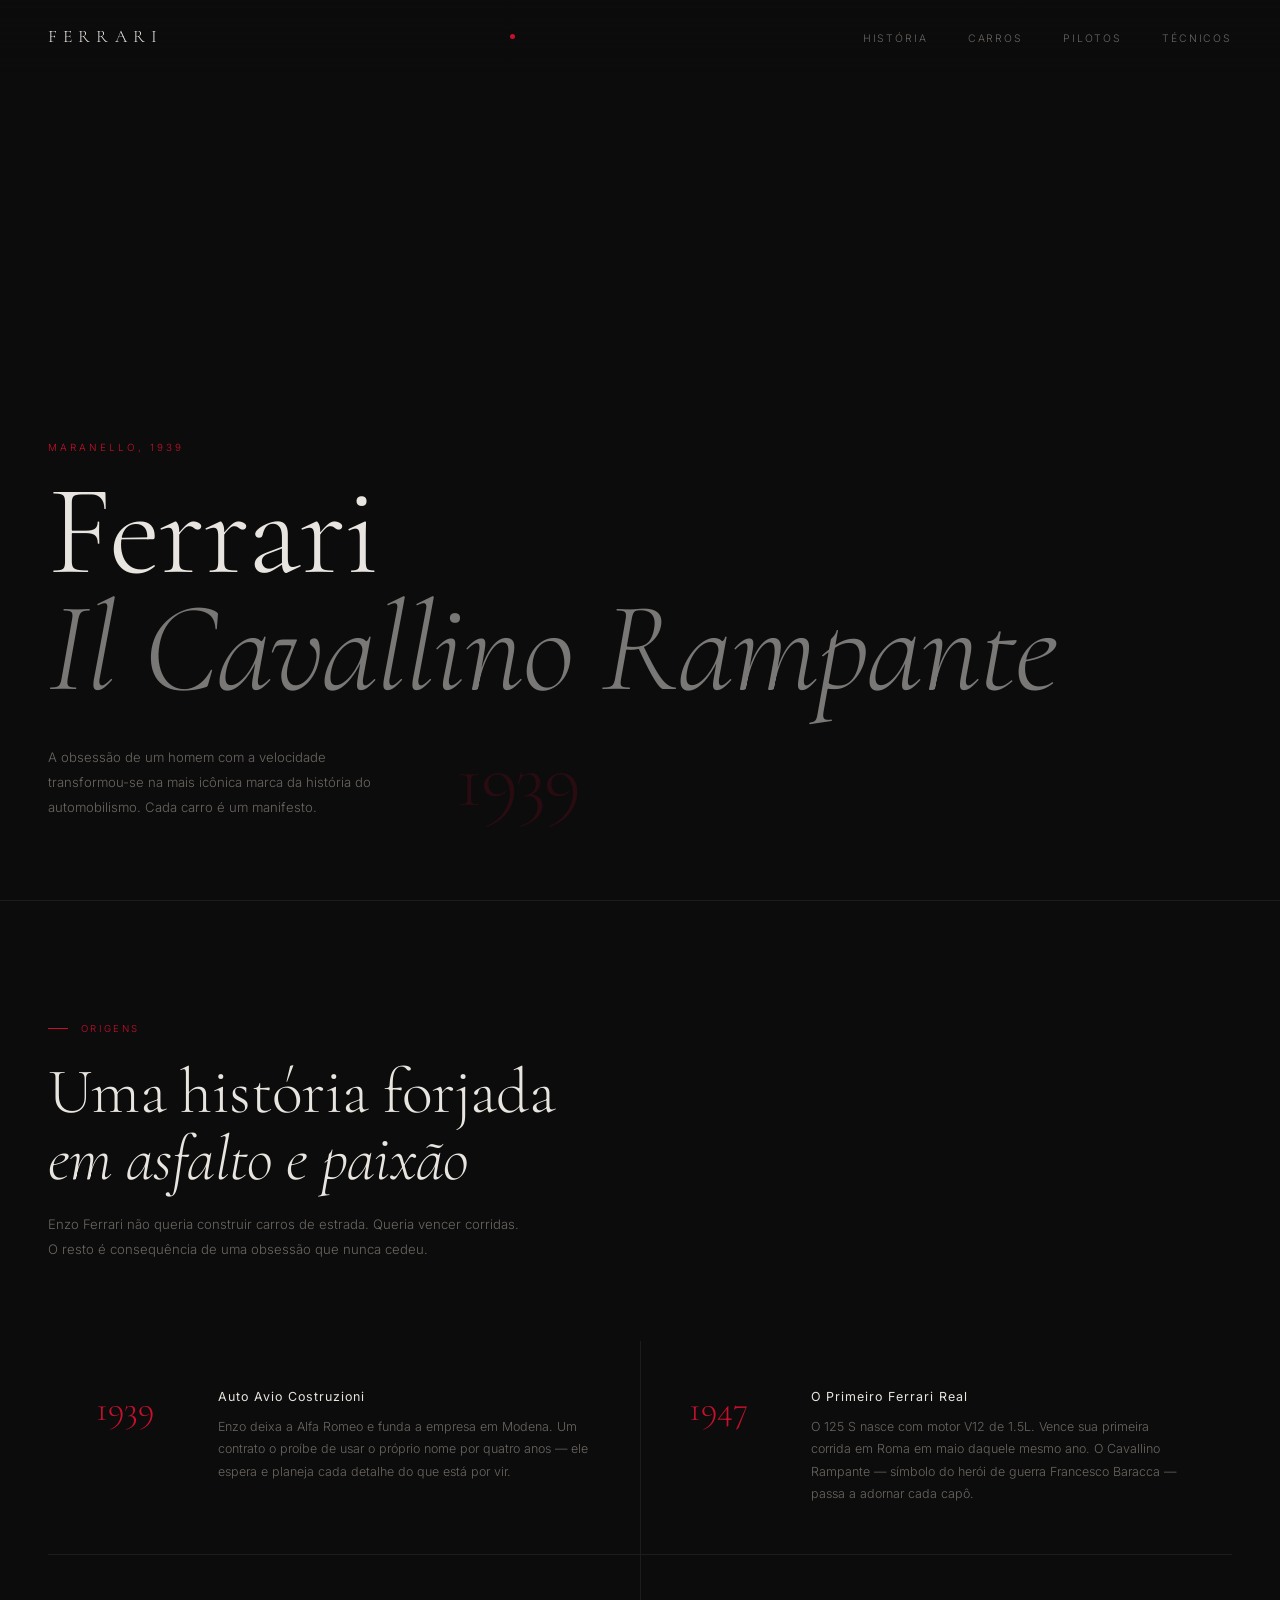
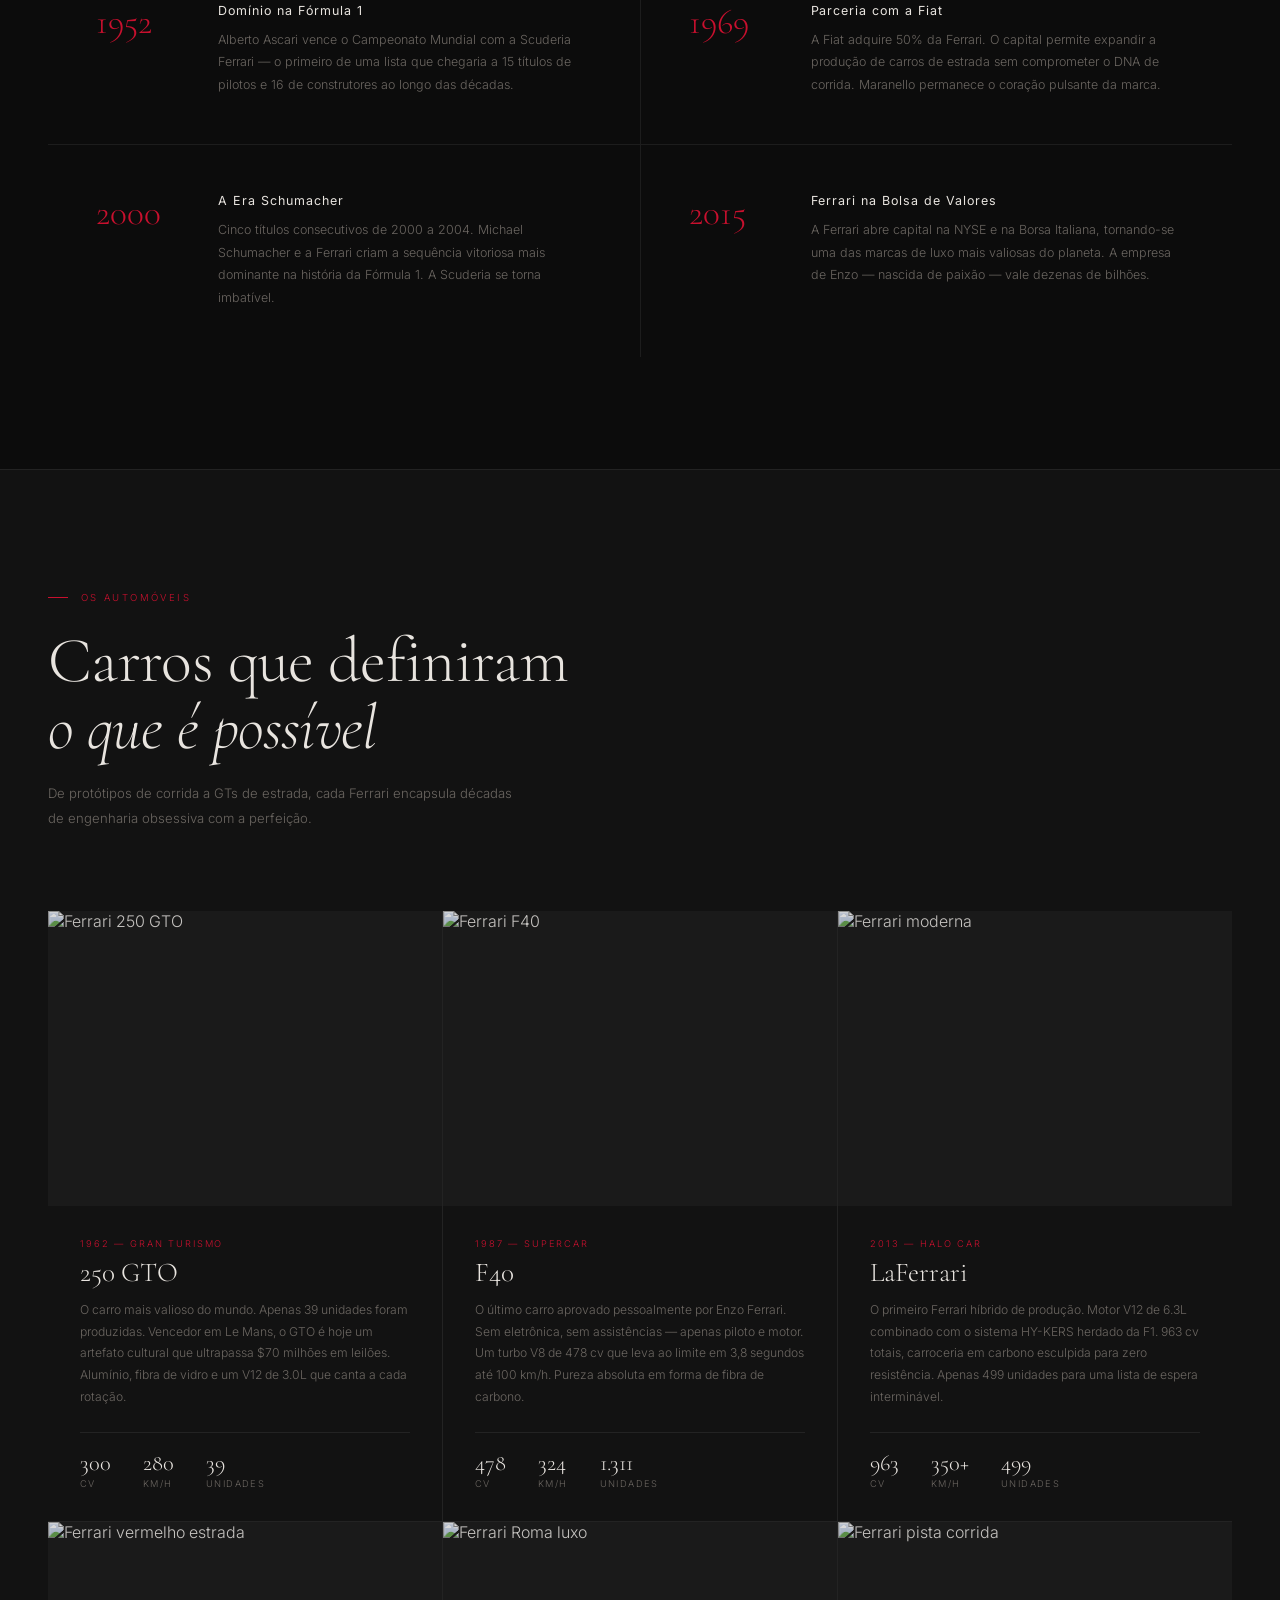
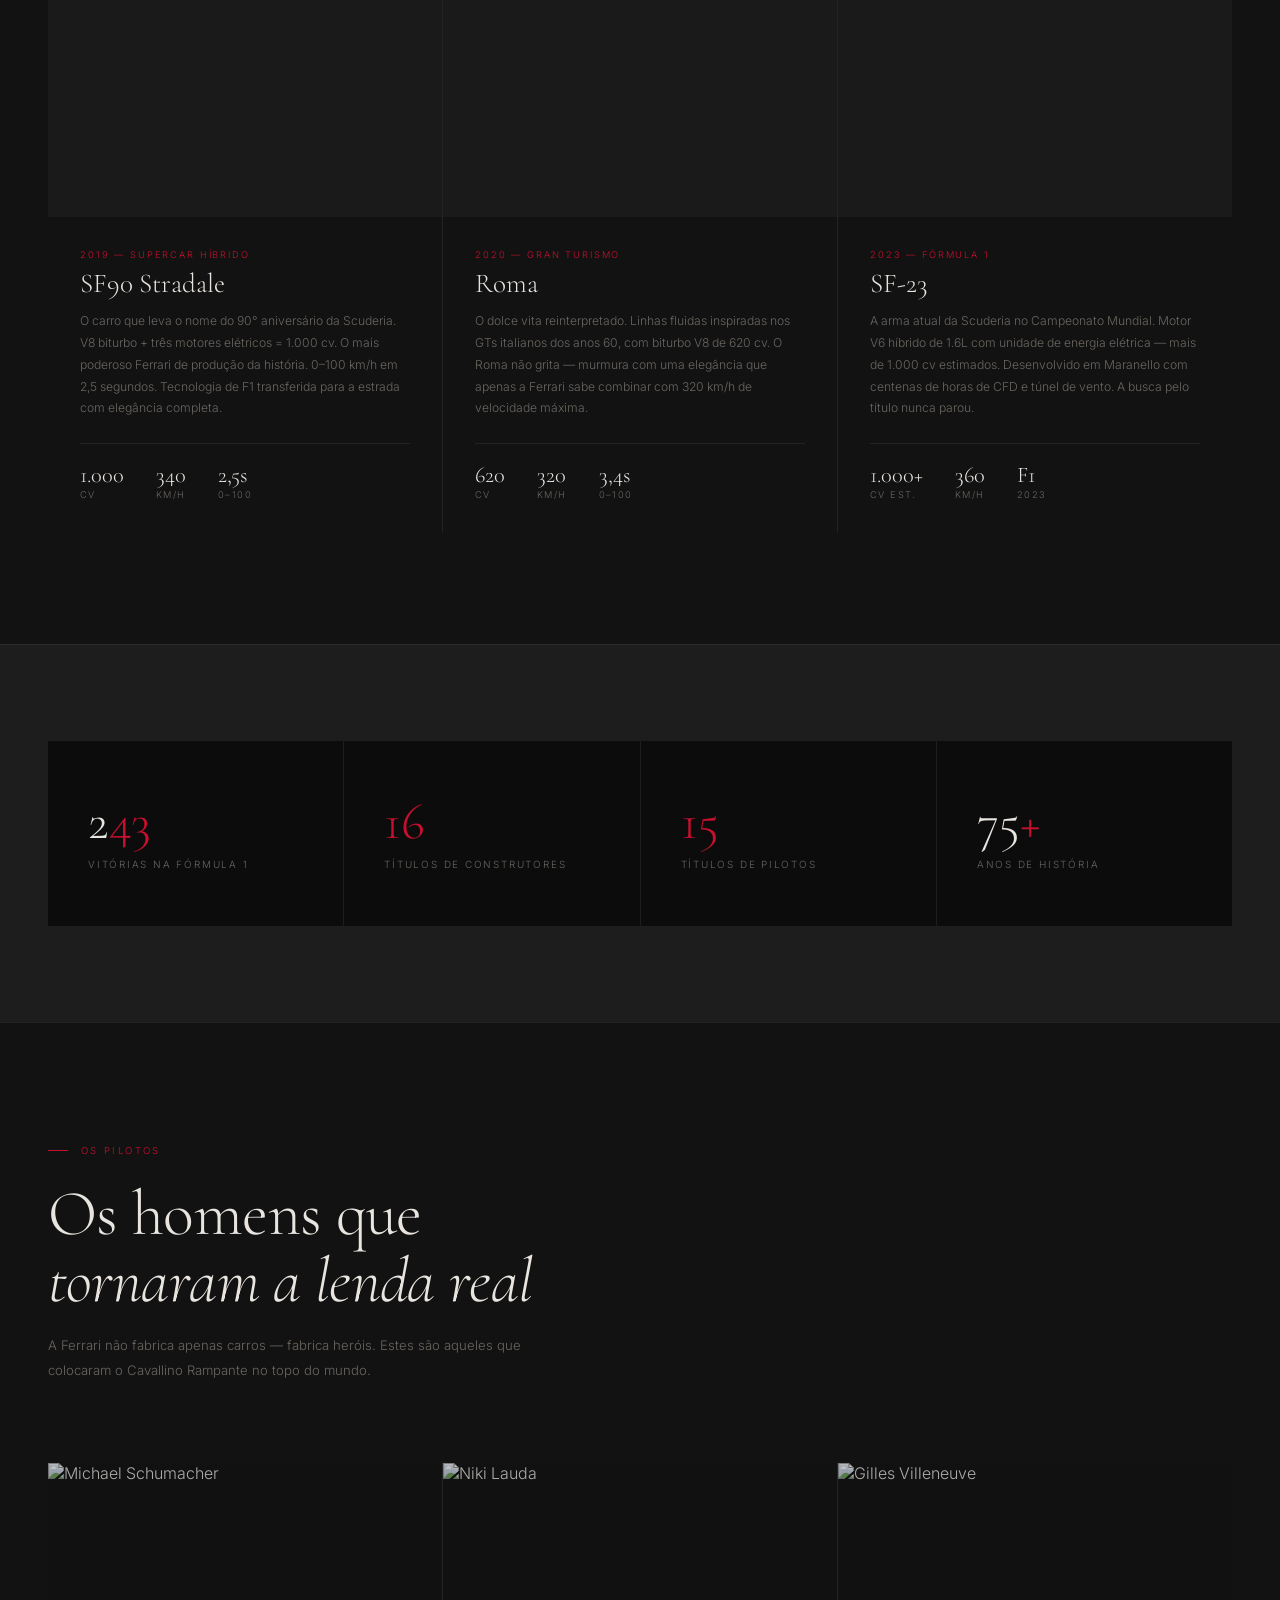
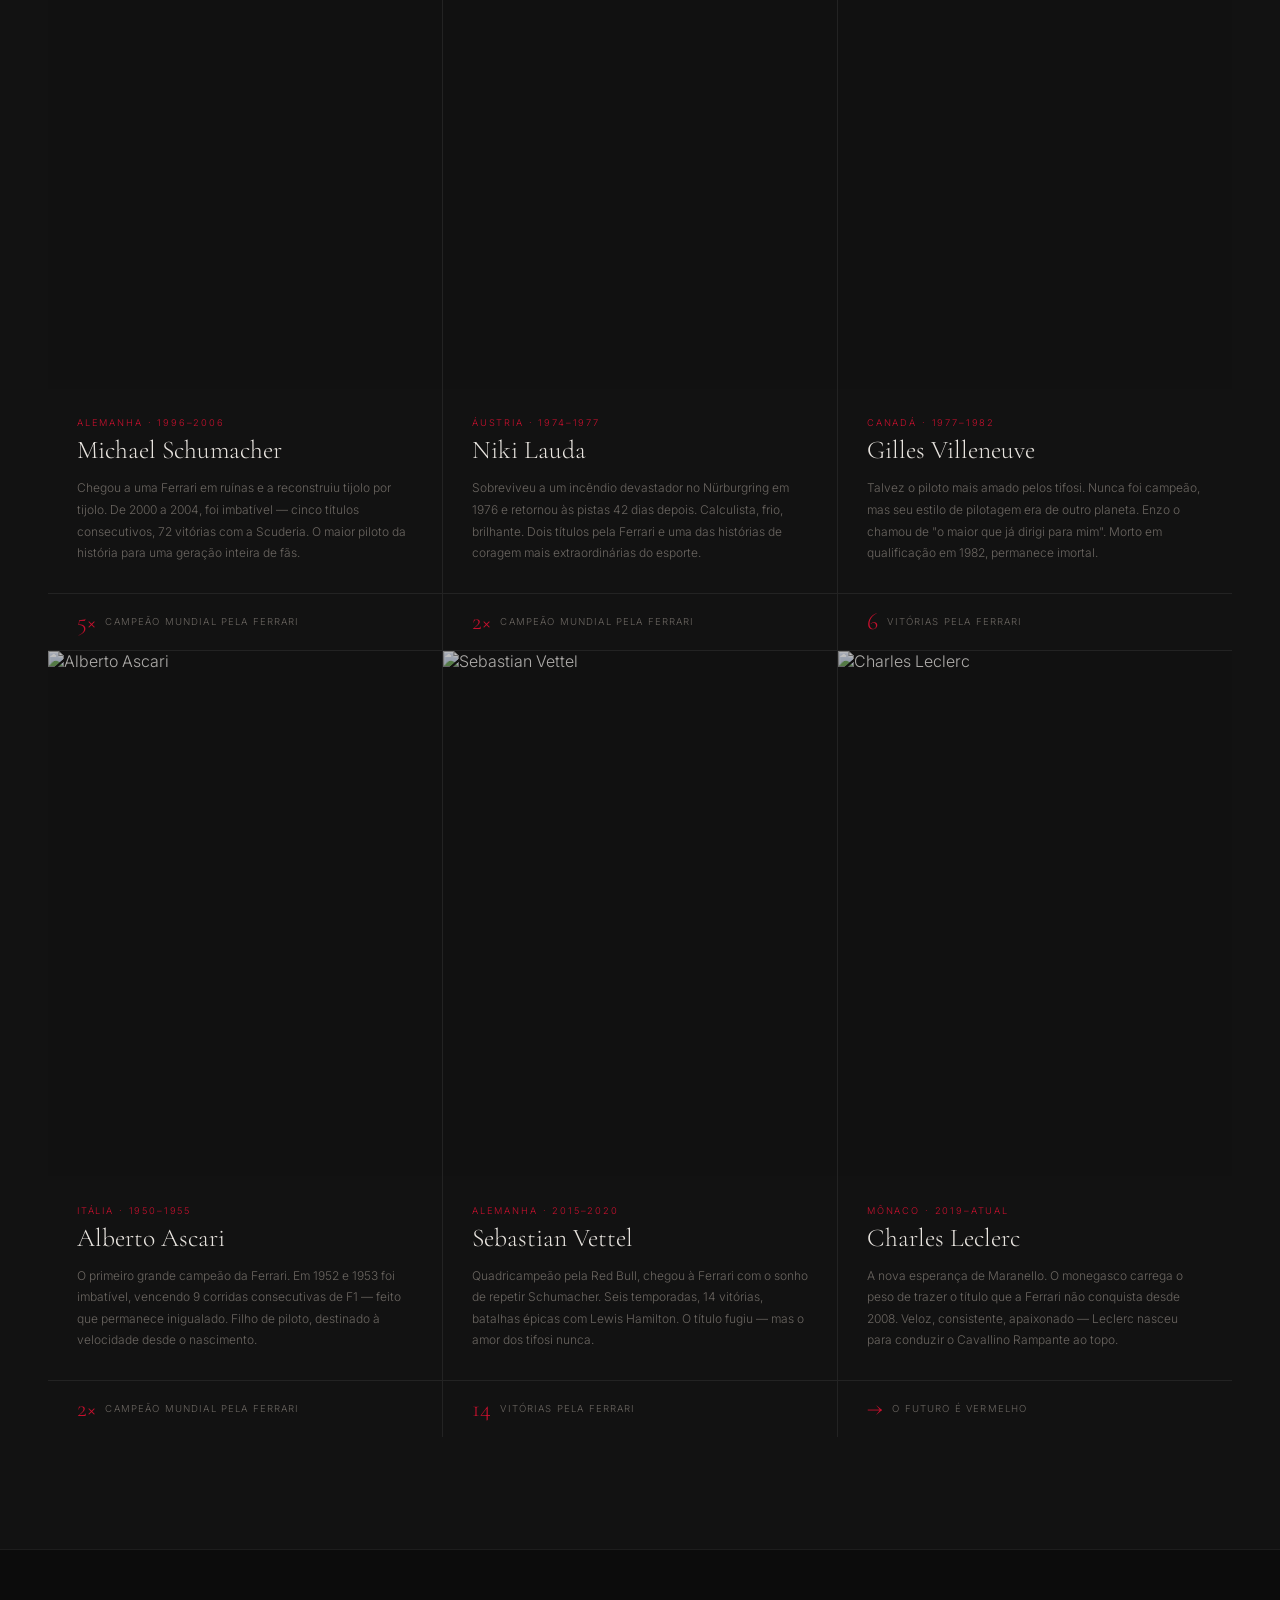
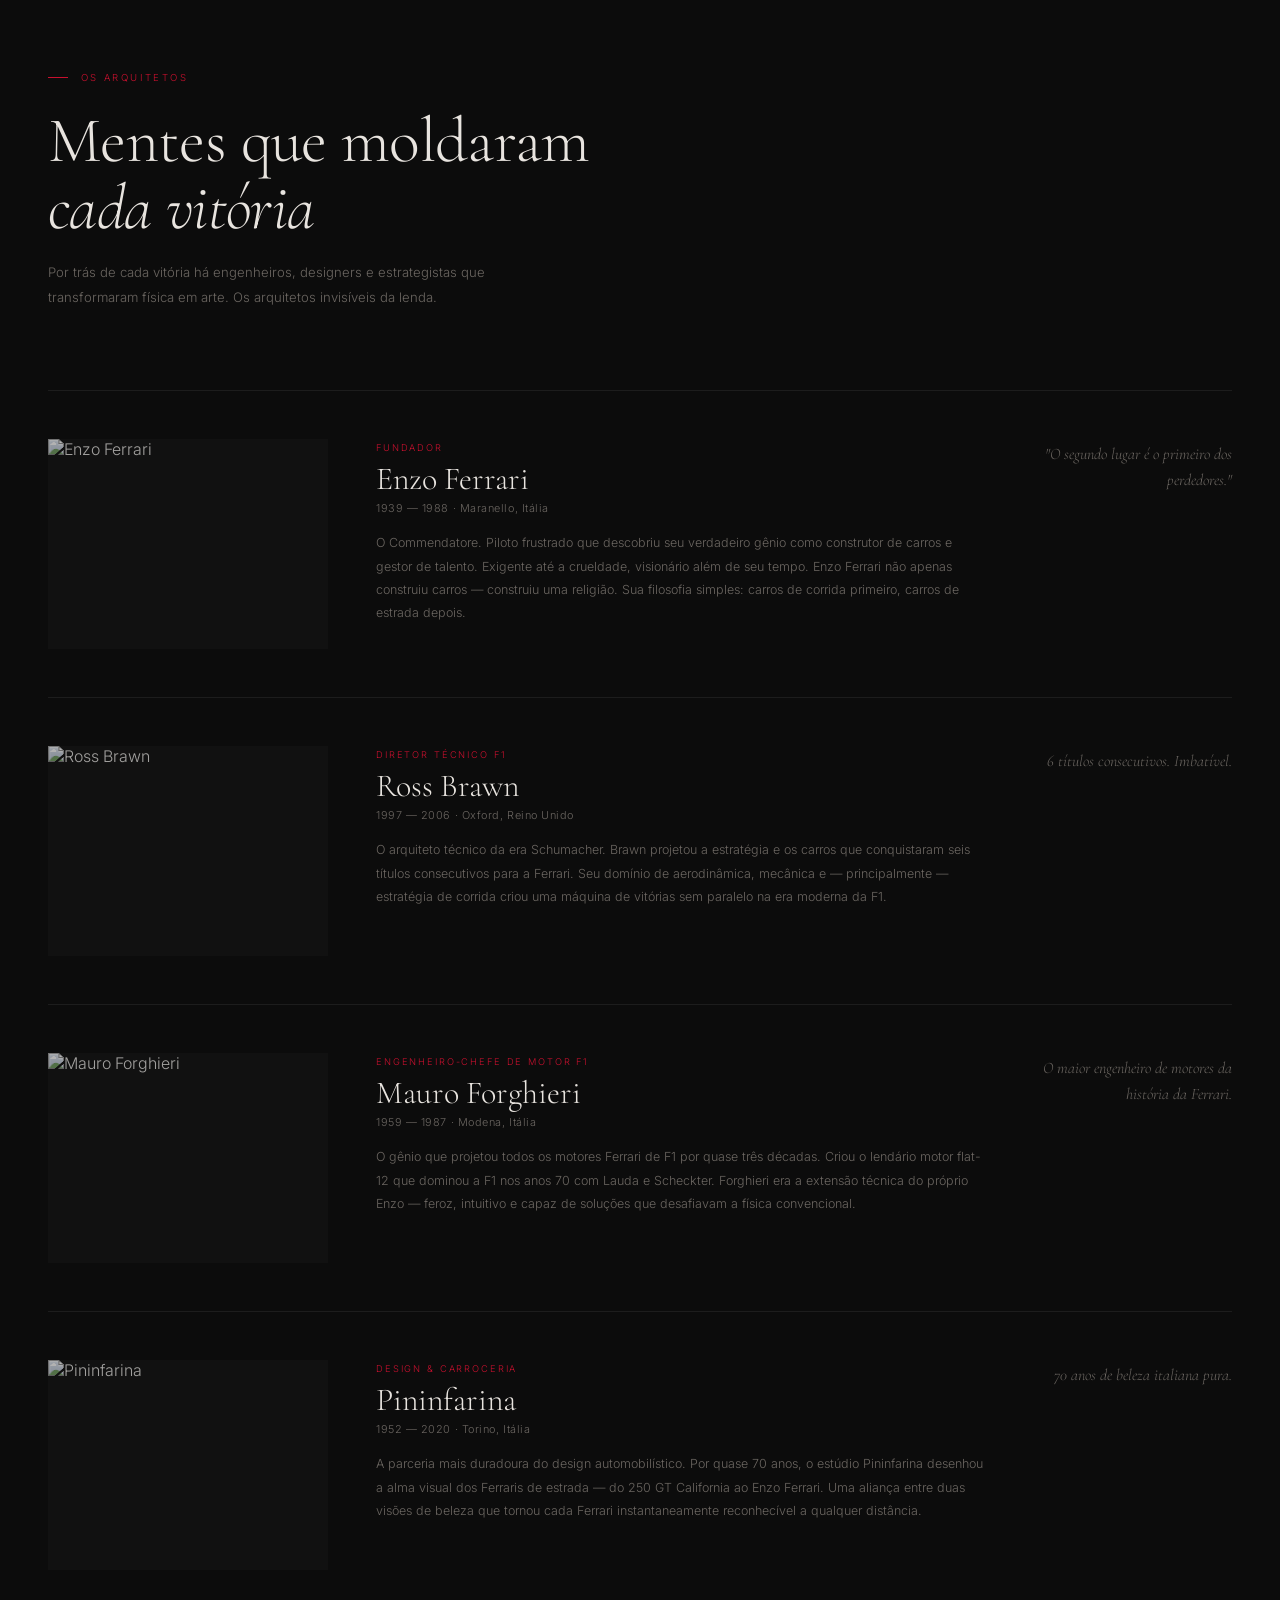
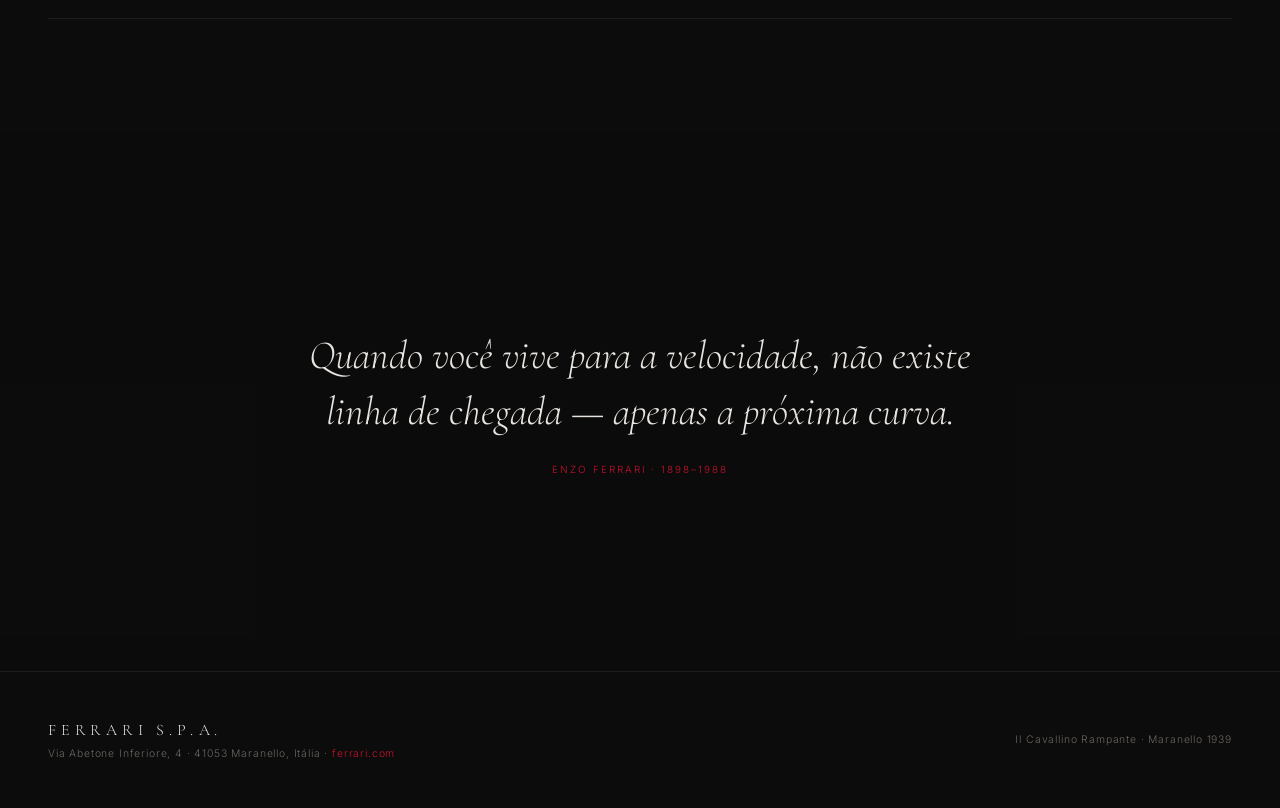
==== p-luana/luana-ferrari.html @ 131a4f67 "Adicionando a branch ferrari" ====
<!DOCTYPE html>
<html lang="pt-BR">
<head>
<meta charset="UTF-8">
<meta name="viewport" content="width=device-width, initial-scale=1.0">
<title>Ferrari — Il Cavallino Rampante</title>
<link href="https://fonts.googleapis.com/css2?family=Cormorant+Garamond:ital,wght@0,300;0,400;1,300;1,400&family=Inter:wght@300;400&display=swap" rel="stylesheet">
<style>
*, *::before, *::after { margin: 0; padding: 0; box-sizing: border-box; }

:root {
  --red: #C8102E;
  --bg: #0C0C0C;
  --bg2: #121212;
  --line: rgba(255,255,255,0.07);
  --text: #E8E4DF;
  --muted: #6B6661;
  --label: #9A9591;
}

html { scroll-behavior: smooth; }
body { background: var(--bg); color: var(--text); font-family: 'Inter', sans-serif; font-weight: 300; overflow-x: hidden; }
::-webkit-scrollbar { width: 2px; }
::-webkit-scrollbar-thumb { background: var(--red); }

/* ── NAV ── */
nav {
  position: fixed; top: 0; left: 0; right: 0; z-index: 200;
  display: flex; justify-content: space-between; align-items: center;
  padding: 1.6rem 3rem;
  mix-blend-mode: normal;
}
nav::after {
  content: ''; position: absolute; inset: 0;
  background: linear-gradient(to bottom, rgba(12,12,12,0.9) 0%, transparent 100%);
  backdrop-filter: blur(0px);
  z-index: -1;
}
.nav-logo {
  font-family: 'Cormorant Garamond', serif;
  font-weight: 300; font-size: 1.1rem;
  letter-spacing: 0.35em; text-transform: uppercase; color: var(--text);
}
.nav-links { display: flex; gap: 2.5rem; list-style: none; }
.nav-links a {
  font-size: 0.65rem; letter-spacing: 0.18em; text-transform: uppercase;
  color: var(--muted); text-decoration: none; transition: color 0.3s;
}
.nav-links a:hover { color: var(--text); }
.nav-dot { width: 5px; height: 5px; background: var(--red); border-radius: 50%; }

/* ── HERO ── */
.hero {
  height: 100vh; position: relative; display: flex;
  flex-direction: column; justify-content: flex-end; padding: 5rem 3rem;
  overflow: hidden;
}
.hero-img {
  position: absolute; inset: 0;
  background: url('https://images.unsplash.com/photo-1592198084033-aade902d1aae?w=1800&q=80') center/cover no-repeat;
}
.hero-img::after {
  content: ''; position: absolute; inset: 0;
  background: linear-gradient(to top, rgba(12,12,12,1) 0%, rgba(12,12,12,0.4) 50%, rgba(12,12,12,0.2) 100%);
}
.hero-content { position: relative; z-index: 1; }
.hero-label {
  font-size: 0.62rem; letter-spacing: 0.3em; text-transform: uppercase;
  color: var(--red); margin-bottom: 1.2rem;
}
.hero-title {
  font-family: 'Cormorant Garamond', serif;
  font-weight: 300; font-size: clamp(3.5rem, 10vw, 8rem);
  line-height: 0.92; letter-spacing: -0.01em; color: var(--text);
  margin-bottom: 2rem;
}
.hero-title em { font-style: italic; color: rgba(232,228,223,0.5); }
.hero-meta {
  display: flex; gap: 3rem; align-items: flex-end;
}
.hero-desc {
  max-width: 360px; font-size: 0.82rem; line-height: 1.9;
  color: var(--muted);
}
.hero-year {
  font-family: 'Cormorant Garamond', serif;
  font-size: 5rem; font-weight: 300; color: rgba(200,16,46,0.15);
  line-height: 1; letter-spacing: -0.03em;
}

/* ── SECTION BASE ── */
.sec { padding: 7rem 3rem; }
.sec-header { margin-bottom: 5rem; }
.sec-tag {
  display: inline-flex; align-items: center; gap: 0.8rem;
  font-size: 0.6rem; letter-spacing: 0.25em; text-transform: uppercase;
  color: var(--red); margin-bottom: 1.5rem;
}
.sec-tag::before { content: ''; width: 20px; height: 1px; background: var(--red); }
.sec-title {
  font-family: 'Cormorant Garamond', serif;
  font-weight: 300; font-size: clamp(2.2rem, 5vw, 4rem);
  line-height: 1.05; letter-spacing: -0.01em;
}
.sec-title em { font-style: italic; }
.sec-sub {
  font-size: 0.82rem; line-height: 1.9; color: var(--muted);
  max-width: 480px; margin-top: 1.2rem;
}

/* ── HISTÓRIA ── */
.historia { background: var(--bg); border-top: 1px solid var(--line); }

.hist-grid {
  display: grid; grid-template-columns: 1fr 1fr; gap: 1px;
  background: var(--line);
}
.hist-item {
  background: var(--bg);
  padding: 3rem;
  display: grid; grid-template-columns: 90px 1fr; gap: 2rem;
  transition: background 0.4s;
}
.hist-item:hover { background: var(--bg2); }
.hist-year {
  font-family: 'Cormorant Garamond', serif;
  font-weight: 300; font-size: 2.2rem; color: var(--red);
  line-height: 1; padding-top: 0.1rem;
}
.hist-body h3 {
  font-size: 0.78rem; letter-spacing: 0.08em; font-weight: 400;
  margin-bottom: 0.7rem; color: var(--text);
}
.hist-body p { font-size: 0.78rem; line-height: 1.8; color: var(--muted); }

/* ── CARROS ── */
.carros { background: var(--bg2); border-top: 1px solid var(--line); }

.cars-scroll {
  display: grid; grid-template-columns: repeat(3, 1fr); gap: 1px;
  background: var(--line);
}
.car-item {
  background: var(--bg2);
  display: flex; flex-direction: column;
  cursor: default; overflow: hidden;
}
.car-photo {
  width: 100%; aspect-ratio: 4/3; overflow: hidden;
  background: #1a1a1a;
}
.car-photo img {
  width: 100%; height: 100%; object-fit: cover;
  filter: saturate(0.7) brightness(0.85);
  transition: filter 0.6s ease, transform 0.6s ease;
}
.car-item:hover .car-photo img { filter: saturate(1) brightness(0.95); transform: scale(1.03); }
.car-body { padding: 2rem; flex: 1; display: flex; flex-direction: column; }
.car-era-tag { font-size: 0.58rem; letter-spacing: 0.2em; text-transform: uppercase; color: var(--red); margin-bottom: 0.6rem; }
.car-name {
  font-family: 'Cormorant Garamond', serif;
  font-weight: 300; font-size: 1.7rem; line-height: 1; margin-bottom: 0.8rem;
}
.car-text { font-size: 0.76rem; line-height: 1.8; color: var(--muted); margin-bottom: 1.5rem; flex: 1; }
.car-specs {
  display: flex; gap: 2rem; padding-top: 1.2rem;
  border-top: 1px solid var(--line);
}
.spec { display: flex; flex-direction: column; gap: 0.2rem; }
.spec-val {
  font-family: 'Cormorant Garamond', serif;
  font-size: 1.4rem; font-weight: 300; line-height: 1;
}
.spec-key { font-size: 0.58rem; letter-spacing: 0.15em; text-transform: uppercase; color: var(--muted); }

/* ── NÚMEROS ── */
.numeros {
  background: var(--bg); border-top: 1px solid var(--line);
  padding: 6rem 3rem;
  display: grid; grid-template-columns: 1fr 1fr 1fr 1fr;
  gap: 1px; background-color: var(--line);
}
.num-block {
  background: var(--bg);
  padding: 3.5rem 2.5rem;
  display: flex; flex-direction: column; gap: 0.6rem;
}
.num-val {
  font-family: 'Cormorant Garamond', serif;
  font-size: clamp(2.5rem, 4vw, 4rem); font-weight: 300;
  color: var(--text); line-height: 1;
}
.num-val span { color: var(--red); }
.num-key { font-size: 0.62rem; letter-spacing: 0.18em; text-transform: uppercase; color: var(--muted); }

/* ── PILOTOS ── */
.pilotos { background: var(--bg2); border-top: 1px solid var(--line); }

.pilots-grid {
  display: grid; grid-template-columns: repeat(3, 1fr); gap: 1px;
  background: var(--line);
}
.pilot-card {
  background: var(--bg2); overflow: hidden;
  display: flex; flex-direction: column;
}
.pilot-photo {
  aspect-ratio: 3/4; overflow: hidden; background: #111;
}
.pilot-photo img {
  width: 100%; height: 100%; object-fit: cover; object-position: top;
  filter: grayscale(0.4) brightness(0.75);
  transition: filter 0.5s, transform 0.5s;
}
.pilot-card:hover .pilot-photo img { filter: grayscale(0.1) brightness(0.9); transform: scale(1.04); }
.pilot-info { padding: 1.8rem; flex: 1; }
.pilot-nat { font-size: 0.58rem; letter-spacing: 0.2em; text-transform: uppercase; color: var(--red); margin-bottom: 0.5rem; }
.pilot-name {
  font-family: 'Cormorant Garamond', serif;
  font-weight: 300; font-size: 1.6rem; line-height: 1.1; margin-bottom: 0.8rem;
}
.pilot-bio { font-size: 0.75rem; line-height: 1.8; color: var(--muted); }
.pilot-titles-row {
  display: flex; align-items: center; gap: 0.6rem;
  padding: 1rem 1.8rem; border-top: 1px solid var(--line);
}
.pilot-badge {
  font-family: 'Cormorant Garamond', serif;
  font-size: 1.5rem; color: var(--red); line-height: 1;
}
.pilot-badge-label { font-size: 0.6rem; letter-spacing: 0.12em; text-transform: uppercase; color: var(--muted); }

/* ── TÉCNICOS ── */
.tecnicos { background: var(--bg); border-top: 1px solid var(--line); }

.tech-list { display: flex; flex-direction: column; }
.tech-row {
  display: grid; grid-template-columns: 280px 1fr 200px;
  gap: 3rem; align-items: start;
  padding: 3rem 0; border-bottom: 1px solid var(--line);
  transition: background 0.3s;
}
.tech-row:first-child { border-top: 1px solid var(--line); }
.tech-img-wrap { aspect-ratio: 4/3; overflow: hidden; background: #111; }
.tech-img-wrap img {
  width: 100%; height: 100%; object-fit: cover; object-position: top;
  filter: grayscale(0.5) brightness(0.7);
  transition: filter 0.5s;
}
.tech-row:hover .tech-img-wrap img { filter: grayscale(0.1) brightness(0.85); }
.tech-body { padding-top: 0.2rem; }
.tech-role-tag { font-size: 0.58rem; letter-spacing: 0.2em; text-transform: uppercase; color: var(--red); margin-bottom: 0.6rem; }
.tech-name {
  font-family: 'Cormorant Garamond', serif;
  font-weight: 300; font-size: 2rem; line-height: 1; margin-bottom: 0.4rem;
}
.tech-period { font-size: 0.68rem; color: var(--muted); margin-bottom: 1rem; letter-spacing: 0.05em; }
.tech-desc { font-size: 0.78rem; line-height: 1.85; color: var(--muted); }
.tech-aside {
  padding-top: 0.2rem; text-align: right;
}
.tech-legacy {
  font-family: 'Cormorant Garamond', serif;
  font-style: italic; font-size: 1rem; line-height: 1.6; color: var(--muted);
}

/* ── CLOSING VISUAL ── */
.closing {
  height: 60vh; position: relative; overflow: hidden;
  display: flex; align-items: center; justify-content: center;
}
.closing-img {
  position: absolute; inset: 0;
  background: url('https://www.cnet.com/a/img/resize/c8cde552cffbd9bc3e60127ce35851251fc515c8/hub/2021/07/08/e04abd45-4a19-49ba-972b-f2084f093d5d/2021-ferrari-sf90-stradale-36.jpg?auto=webp&width=1200') center/cover no-repeat;
}
.closing-img::after {
  content: ''; position: absolute; inset: 0;
  background: rgba(12,12,12,0.65);
}
.closing-text {
  position: relative; z-index: 1; text-align: center;
}
.closing-quote {
  font-family: 'Cormorant Garamond', serif;
  font-style: italic; font-weight: 300;
  font-size: clamp(1.4rem, 3.5vw, 2.5rem);
  line-height: 1.4; color: var(--text); max-width: 700px; margin: 0 auto;
}
.closing-attr {
  font-size: 0.62rem; letter-spacing: 0.2em; text-transform: uppercase;
  color: var(--red); margin-top: 1.5rem;
}

/* ── FOOTER ── */
footer {
  background: var(--bg); border-top: 1px solid var(--line);
  padding: 3rem; display: flex; justify-content: space-between;
  align-items: center; flex-wrap: wrap; gap: 1rem;
}
.footer-name {
  font-family: 'Cormorant Garamond', serif;
  font-weight: 300; font-size: 1rem; letter-spacing: 0.3em;
  text-transform: uppercase; color: var(--text);
}
.footer-copy { font-size: 0.65rem; color: var(--muted); letter-spacing: 0.08em; }
.footer-red { color: var(--red); }

/* ── SCROLL REVEAL ── */
.reveal { opacity: 0; transform: translateY(18px); transition: opacity 0.7s ease, transform 0.7s ease; }
.reveal.visible { opacity: 1; transform: none; }

/* ── RESPONSIVE ── */
@media (max-width: 900px) {
  nav { padding: 1.2rem 1.5rem; }
  .nav-links { display: none; }
  .sec { padding: 5rem 1.5rem; }
  .hist-grid, .cars-scroll, .pilots-grid { grid-template-columns: 1fr; }
  .numeros { grid-template-columns: 1fr 1fr; }
  .tech-row { grid-template-columns: 1fr; }
  .tech-aside { display: none; }
  .tech-img-wrap { max-width: 300px; }
  footer { flex-direction: column; align-items: flex-start; }
  .hero-meta { flex-direction: column; gap: 1.5rem; }
}
</style>
</head>
<body>

<!-- NAV -->
<nav>
  <div class="nav-logo">Ferrari</div>
  <div class="nav-dot"></div>
  <ul class="nav-links">
    <li><a href="#historia">História</a></li>
    <li><a href="#carros">Carros</a></li>
    <li><a href="#pilotos">Pilotos</a></li>
    <li><a href="#tecnicos">Técnicos</a></li>
  </ul>
</nav>

<!-- HERO -->
<section class="hero">
  <div class="hero-img"></div>
  <div class="hero-content">
    <p class="hero-label">Maranello, 1939</p>
    <h1 class="hero-title">Ferrari<br><em>Il Cavallino Rampante</em></h1>
    <div class="hero-meta">
      <p class="hero-desc">A obsessão de um homem com a velocidade transformou-se na mais icônica marca da história do automobilismo. Cada carro é um manifesto.</p>
      <div class="hero-year">1939</div>
    </div>
  </div>
</section>

<!-- HISTÓRIA -->
<section class="sec historia" id="historia">
  <div class="sec-header reveal">
    <p class="sec-tag">Origens</p>
    <h2 class="sec-title">Uma história forjada<br><em>em asfalto e paixão</em></h2>
    <p class="sec-sub">Enzo Ferrari não queria construir carros de estrada. Queria vencer corridas. O resto é consequência de uma obsessão que nunca cedeu.</p>
  </div>

  <div class="hist-grid">
    <div class="hist-item reveal">
      <div class="hist-year">1939</div>
      <div class="hist-body">
        <h3>Auto Avio Costruzioni</h3>
        <p>Enzo deixa a Alfa Romeo e funda a empresa em Modena. Um contrato o proíbe de usar o próprio nome por quatro anos — ele espera e planeja cada detalhe do que está por vir.</p>
      </div>
    </div>
    <div class="hist-item reveal">
      <div class="hist-year">1947</div>
      <div class="hist-body">
        <h3>O Primeiro Ferrari Real</h3>
        <p>O 125 S nasce com motor V12 de 1.5L. Vence sua primeira corrida em Roma em maio daquele mesmo ano. O Cavallino Rampante — símbolo do herói de guerra Francesco Baracca — passa a adornar cada capô.</p>
      </div>
    </div>
    <div class="hist-item reveal">
      <div class="hist-year">1952</div>
      <div class="hist-body">
        <h3>Domínio na Fórmula 1</h3>
        <p>Alberto Ascari vence o Campeonato Mundial com a Scuderia Ferrari — o primeiro de uma lista que chegaria a 15 títulos de pilotos e 16 de construtores ao longo das décadas.</p>
      </div>
    </div>
    <div class="hist-item reveal">
      <div class="hist-year">1969</div>
      <div class="hist-body">
        <h3>Parceria com a Fiat</h3>
        <p>A Fiat adquire 50% da Ferrari. O capital permite expandir a produção de carros de estrada sem comprometer o DNA de corrida. Maranello permanece o coração pulsante da marca.</p>
      </div>
    </div>
    <div class="hist-item reveal">
      <div class="hist-year">2000</div>
      <div class="hist-body">
        <h3>A Era Schumacher</h3>
        <p>Cinco títulos consecutivos de 2000 a 2004. Michael Schumacher e a Ferrari criam a sequência vitoriosa mais dominante na história da Fórmula 1. A Scuderia se torna imbatível.</p>
      </div>
    </div>
    <div class="hist-item reveal">
      <div class="hist-year">2015</div>
      <div class="hist-body">
        <h3>Ferrari na Bolsa de Valores</h3>
        <p>A Ferrari abre capital na NYSE e na Borsa Italiana, tornando-se uma das marcas de luxo mais valiosas do planeta. A empresa de Enzo — nascida de paixão — vale dezenas de bilhões.</p>
      </div>
    </div>
  </div>
</section>

<!-- CARROS -->
<section class="sec carros" id="carros">
  <div class="sec-header reveal">
    <p class="sec-tag">Os Automóveis</p>
    <h2 class="sec-title">Carros que definiram<br><em>o que é possível</em></h2>
    <p class="sec-sub">De protótipos de corrida a GTs de estrada, cada Ferrari encapsula décadas de engenharia obsessiva com a perfeição.</p>
  </div>

  <div class="cars-scroll">

    <div class="car-item reveal">
      <div class="car-photo">
        <img src="https://s2-autoesporte.glbimg.com/W7QeNlYe3OpZhmKoF3U39tBYGqg=/0x0:1862x1241/888x0/smart/filters:strip_icc()/i.s3.glbimg.com/v1/AUTH_cf9d035bf26b4646b105bd958f32089d/internal_photos/bs/2024/H/c/BPmBv8QUAPm7Lpfw8aCw/ferrari-250-gto-3.jpg" alt="Ferrari 250 GTO" loading="lazy">
      </div>
      <div class="car-body">
        <div class="car-era-tag">1962 — Gran Turismo</div>
        <h3 class="car-name">250 GTO</h3>
        <p class="car-text">O carro mais valioso do mundo. Apenas 39 unidades foram produzidas. Vencedor em Le Mans, o GTO é hoje um artefato cultural que ultrapassa $70 milhões em leilões. Alumínio, fibra de vidro e um V12 de 3.0L que canta a cada rotação.</p>
        <div class="car-specs">
          <div class="spec"><span class="spec-val">300</span><span class="spec-key">cv</span></div>
          <div class="spec"><span class="spec-val">280</span><span class="spec-key">km/h</span></div>
          <div class="spec"><span class="spec-val">39</span><span class="spec-key">unidades</span></div>
        </div>
      </div>
    </div>

    <div class="car-item reveal">
      <div class="car-photo">
        <img src="https://quatrorodas.abril.com.br/wp-content/uploads/2017/09/qr-698-carro-ferrari-f40-02.gif?quality=70&w=1024&crop=1" alt="Ferrari F40" loading="lazy">
      </div>
      <div class="car-body">
        <div class="car-era-tag">1987 — Supercar</div>
        <h3 class="car-name">F40</h3>
        <p class="car-text">O último carro aprovado pessoalmente por Enzo Ferrari. Sem eletrônica, sem assistências — apenas piloto e motor. Um turbo V8 de 478 cv que leva ao limite em 3,8 segundos até 100 km/h. Pureza absoluta em forma de fibra de carbono.</p>
        <div class="car-specs">
          <div class="spec"><span class="spec-val">478</span><span class="spec-key">cv</span></div>
          <div class="spec"><span class="spec-val">324</span><span class="spec-key">km/h</span></div>
          <div class="spec"><span class="spec-val">1.311</span><span class="spec-key">unidades</span></div>
        </div>
      </div>
    </div>

    <div class="car-item reveal">
      <div class="car-photo">
        <img src="https://www.infomoney.com.br/wp-content/uploads/2019/06/laferrari.jpg?w=900&quality=70&strip=all" alt="Ferrari moderna" loading="lazy">
      </div>
      <div class="car-body">
        <div class="car-era-tag">2013 — Halo Car</div>
        <h3 class="car-name">LaFerrari</h3>
        <p class="car-text">O primeiro Ferrari híbrido de produção. Motor V12 de 6.3L combinado com o sistema HY-KERS herdado da F1. 963 cv totais, carroceria em carbono esculpida para zero resistência. Apenas 499 unidades para uma lista de espera interminável.</p>
        <div class="car-specs">
          <div class="spec"><span class="spec-val">963</span><span class="spec-key">cv</span></div>
          <div class="spec"><span class="spec-val">350+</span><span class="spec-key">km/h</span></div>
          <div class="spec"><span class="spec-val">499</span><span class="spec-key">unidades</span></div>
        </div>
      </div>
    </div>

    <div class="car-item reveal">
      <div class="car-photo">
        <img src="https://res.cloudinary.com/unix-center/image/upload/c_limit,dpr_3.0,f_auto,fl_progressive,g_center,h_580,q_75,w_906/fl7hxq9rczontkgsvvw0.jpg" alt="Ferrari vermelho estrada" loading="lazy">
      </div>
      <div class="car-body">
        <div class="car-era-tag">2019 — Supercar Híbrido</div>
        <h3 class="car-name">SF90 Stradale</h3>
        <p class="car-text">O carro que leva o nome do 90° aniversário da Scuderia. V8 biturbo + três motores elétricos = 1.000 cv. O mais poderoso Ferrari de produção da história. 0–100 km/h em 2,5 segundos. Tecnologia de F1 transferida para a estrada com elegância completa.</p>
        <div class="car-specs">
          <div class="spec"><span class="spec-val">1.000</span><span class="spec-key">cv</span></div>
          <div class="spec"><span class="spec-val">340</span><span class="spec-key">km/h</span></div>
          <div class="spec"><span class="spec-val">2,5s</span><span class="spec-key">0–100</span></div>
        </div>
      </div>
    </div>

    <div class="car-item reveal">
      <div class="car-photo">
        <img src="https://res.cloudinary.com/unix-center/image/upload/c_limit,dpr_3.0,f_auto,fl_progressive,g_center,h_580,q_75,w_906/doytd8nw257vjtptpz8a.jpg" alt="Ferrari Roma luxo" loading="lazy">
      </div>
      <div class="car-body">
        <div class="car-era-tag">2020 — Gran Turismo</div>
        <h3 class="car-name">Roma</h3>
        <p class="car-text">O dolce vita reinterpretado. Linhas fluidas inspiradas nos GTs italianos dos anos 60, com biturbo V8 de 620 cv. O Roma não grita — murmura com uma elegância que apenas a Ferrari sabe combinar com 320 km/h de velocidade máxima.</p>
        <div class="car-specs">
          <div class="spec"><span class="spec-val">620</span><span class="spec-key">cv</span></div>
          <div class="spec"><span class="spec-val">320</span><span class="spec-key">km/h</span></div>
          <div class="spec"><span class="spec-val">3,4s</span><span class="spec-key">0–100</span></div>
        </div>
      </div>
    </div>

    <div class="car-item reveal">
      <div class="car-photo">
        <img src="https://encrypted-tbn0.gstatic.com/images?q=tbn:ANd9GcTJdrh7XtDW_J_16W1aOvFqCy0b_hNg_Xuhzg&s" alt="Ferrari pista corrida" loading="lazy">
      </div>
      <div class="car-body">
        <div class="car-era-tag">2023 — Fórmula 1</div>
        <h3 class="car-name">SF-23</h3>
        <p class="car-text">A arma atual da Scuderia no Campeonato Mundial. Motor V6 híbrido de 1.6L com unidade de energia elétrica — mais de 1.000 cv estimados. Desenvolvido em Maranello com centenas de horas de CFD e túnel de vento. A busca pelo título nunca parou.</p>
        <div class="car-specs">
          <div class="spec"><span class="spec-val">1.000+</span><span class="spec-key">cv est.</span></div>
          <div class="spec"><span class="spec-val">360</span><span class="spec-key">km/h</span></div>
          <div class="spec"><span class="spec-val">F1</span><span class="spec-key">2023</span></div>
        </div>
      </div>
    </div>

  </div>
</section>

<!-- NÚMEROS -->
<div class="numeros">
  <div class="num-block reveal">
    <div class="num-val">2<span>43</span></div>
    <div class="num-key">Vitórias na Fórmula 1</div>
  </div>
  <div class="num-block reveal">
    <div class="num-val"><span>16</span></div>
    <div class="num-key">Títulos de Construtores</div>
  </div>
  <div class="num-block reveal">
    <div class="num-val"><span>15</span></div>
    <div class="num-key">Títulos de Pilotos</div>
  </div>
  <div class="num-block reveal">
    <div class="num-val">75<span>+</span></div>
    <div class="num-key">Anos de História</div>
  </div>
</div>

<!-- PILOTOS -->
<section class="sec pilotos" id="pilotos">
  <div class="sec-header reveal">
    <p class="sec-tag">Os Pilotos</p>
    <h2 class="sec-title">Os homens que<br><em>tornaram a lenda real</em></h2>
    <p class="sec-sub">A Ferrari não fabrica apenas carros — fabrica heróis. Estes são aqueles que colocaram o Cavallino Rampante no topo do mundo.</p>
  </div>

  <div class="pilots-grid">

    <div class="pilot-card reveal">
      <div class="pilot-photo">
        <img src="https://www.guiadoscuriosos.com.br/wp-content/uploads/2019/04/1-620-440x440.jpg" alt="Michael Schumacher" loading="lazy">
      </div>
      <div class="pilot-info">
        <p class="pilot-nat">Alemanha · 1996–2006</p>
        <h3 class="pilot-name">Michael Schumacher</h3>
        <p class="pilot-bio">Chegou a uma Ferrari em ruínas e a reconstruiu tijolo por tijolo. De 2000 a 2004, foi imbatível — cinco títulos consecutivos, 72 vitórias com a Scuderia. O maior piloto da história para uma geração inteira de fãs.</p>
      </div>
      <div class="pilot-titles-row">
        <div class="pilot-badge">5×</div>
        <div class="pilot-badge-label">Campeão Mundial pela Ferrari</div>
      </div>
    </div>

    <div class="pilot-card reveal">
      <div class="pilot-photo">
        <img src="https://s2-ge.glbimg.com/nWepe8vOTehD4nQ_V0xi-0f7mHU=/0x0:3965x2643/1158x0/smart/filters:strip_icc()/i.s3.glbimg.com/v1/AUTH_bc8228b6673f488aa253bbcb03c80ec5/internal_photos/bs/2018/8/g/mQSfevQPuwEHcd6CNkNw/gettyimages-687729810.jpg" alt="Niki Lauda" loading="lazy">
      </div>
      <div class="pilot-info">
        <p class="pilot-nat">Áustria · 1974–1977</p>
        <h3 class="pilot-name">Niki Lauda</h3>
        <p class="pilot-bio">Sobreviveu a um incêndio devastador no Nürburgring em 1976 e retornou às pistas 42 dias depois. Calculista, frio, brilhante. Dois títulos pela Ferrari e uma das histórias de coragem mais extraordinárias do esporte.</p>
      </div>
      <div class="pilot-titles-row">
        <div class="pilot-badge">2×</div>
        <div class="pilot-badge-label">Campeão Mundial pela Ferrari</div>
      </div>
    </div>

    <div class="pilot-card reveal">
      <div class="pilot-photo">
        <img src="https://www.howacarworks.com/images/70/gillles-villeneuve.jpg" alt="Gilles Villeneuve" loading="lazy">
      </div>
      <div class="pilot-info">
        <p class="pilot-nat">Canadá · 1977–1982</p>
        <h3 class="pilot-name">Gilles Villeneuve</h3>
        <p class="pilot-bio">Talvez o piloto mais amado pelos tifosi. Nunca foi campeão, mas seu estilo de pilotagem era de outro planeta. Enzo o chamou de "o maior que já dirigi para mim". Morto em qualificação em 1982, permanece imortal.</p>
      </div>
      <div class="pilot-titles-row">
        <div class="pilot-badge">6</div>
        <div class="pilot-badge-label">Vitórias pela Ferrari</div>
      </div>
    </div>

    <div class="pilot-card reveal">
      <div class="pilot-photo">
        <img src="https://ruoteclassiche.quattroruote.it//wp-content/uploads/nggalleries/70-anni-morte-alberto-ascari//RCL050528051.jpg" alt="Alberto Ascari" loading="lazy">
      </div>
      <div class="pilot-info">
        <p class="pilot-nat">Itália · 1950–1955</p>
        <h3 class="pilot-name">Alberto Ascari</h3>
        <p class="pilot-bio">O primeiro grande campeão da Ferrari. Em 1952 e 1953 foi imbatível, vencendo 9 corridas consecutivas de F1 — feito que permanece inigualado. Filho de piloto, destinado à velocidade desde o nascimento.</p>
      </div>
      <div class="pilot-titles-row">
        <div class="pilot-badge">2×</div>
        <div class="pilot-badge-label">Campeão Mundial pela Ferrari</div>
      </div>
    </div>

    <div class="pilot-card reveal">
      <div class="pilot-photo">
        <img src="https://static.independent.co.uk/s3fs-public/thumbnails/image/2018/04/14/12/sebastian-vettel.jpg" alt="Sebastian Vettel" loading="lazy">
      </div>
      <div class="pilot-info">
        <p class="pilot-nat">Alemanha · 2015–2020</p>
        <h3 class="pilot-name">Sebastian Vettel</h3>
        <p class="pilot-bio">Quadricampeão pela Red Bull, chegou à Ferrari com o sonho de repetir Schumacher. Seis temporadas, 14 vitórias, batalhas épicas com Lewis Hamilton. O título fugiu — mas o amor dos tifosi nunca.</p>
      </div>
      <div class="pilot-titles-row">
        <div class="pilot-badge">14</div>
        <div class="pilot-badge-label">Vitórias pela Ferrari</div>
      </div>
    </div>

    <div class="pilot-card reveal">
      <div class="pilot-photo">
        <img src="https://img2.51gt3.com/rac/racer/202503/fe2de9975d864e38acfd9933164954a6.png?x-oss-process=style/_nhd_en" alt="Charles Leclerc" loading="lazy">
      </div>
      <div class="pilot-info">
        <p class="pilot-nat">Mônaco · 2019–Atual</p>
        <h3 class="pilot-name">Charles Leclerc</h3>
        <p class="pilot-bio">A nova esperança de Maranello. O monegasco carrega o peso de trazer o título que a Ferrari não conquista desde 2008. Veloz, consistente, apaixonado — Leclerc nasceu para conduzir o Cavallino Rampante ao topo.</p>
      </div>
      <div class="pilot-titles-row">
        <div class="pilot-badge">→</div>
        <div class="pilot-badge-label">O Futuro é Vermelho</div>
      </div>
    </div>

  </div>
</section>

<!-- TÉCNICOS -->
<section class="sec tecnicos" id="tecnicos">
  <div class="sec-header reveal">
    <p class="sec-tag">Os Arquitetos</p>
    <h2 class="sec-title">Mentes que moldaram<br><em>cada vitória</em></h2>
    <p class="sec-sub">Por trás de cada vitória há engenheiros, designers e estrategistas que transformaram física em arte. Os arquitetos invisíveis da lenda.</p>
  </div>

  <div class="tech-list">

    <div class="tech-row reveal">
      <div class="tech-img-wrap">
        <img src="https://i.pinimg.com/1200x/55/61/e0/5561e034876d195bb49f5263de306645.jpg" alt="Enzo Ferrari" loading="lazy">
      </div>
      <div class="tech-body">
        <div class="tech-role-tag">Fundador</div>
        <h3 class="tech-name">Enzo Ferrari</h3>
        <p class="tech-period">1939 — 1988 · Maranello, Itália</p>
        <p class="tech-desc">O Commendatore. Piloto frustrado que descobriu seu verdadeiro gênio como construtor de carros e gestor de talento. Exigente até a crueldade, visionário além de seu tempo. Enzo Ferrari não apenas construiu carros — construiu uma religião. Sua filosofia simples: carros de corrida primeiro, carros de estrada depois.</p>
      </div>
      <div class="tech-aside">
        <p class="tech-legacy">"O segundo lugar é o primeiro dos perdedores."</p>
      </div>
    </div>

    <div class="tech-row reveal">
      <div class="tech-img-wrap">
        <img src="https://e0.365dm.com/17/04/2048x1152/skysports-ross-brawn-chinese-grand-prix-liberty-media_3929285.jpg?20170412083604" alt="Ross Brawn" loading="lazy">
      </div>
      <div class="tech-body">
        <div class="tech-role-tag">Diretor Técnico F1</div>
        <h3 class="tech-name">Ross Brawn</h3>
        <p class="tech-period">1997 — 2006 · Oxford, Reino Unido</p>
        <p class="tech-desc">O arquiteto técnico da era Schumacher. Brawn projetou a estratégia e os carros que conquistaram seis títulos consecutivos para a Ferrari. Seu domínio de aerodinâmica, mecânica e — principalmente — estratégia de corrida criou uma máquina de vitórias sem paralelo na era moderna da F1.</p>
      </div>
      <div class="tech-aside">
        <p class="tech-legacy">6 títulos consecutivos. Imbatível.</p>
      </div>
    </div>

    <div class="tech-row reveal">
      <div class="tech-img-wrap">
        <img src="https://www.autoetecnica.com.br/wp-content/uploads/2022/11/image-14.png" alt="Mauro Forghieri" loading="lazy">
      </div>
      <div class="tech-body">
        <div class="tech-role-tag">Engenheiro-Chefe de Motor F1</div>
        <h3 class="tech-name">Mauro Forghieri</h3>
        <p class="tech-period">1959 — 1987 · Modena, Itália</p>
        <p class="tech-desc">O gênio que projetou todos os motores Ferrari de F1 por quase três décadas. Criou o lendário motor flat-12 que dominou a F1 nos anos 70 com Lauda e Scheckter. Forghieri era a extensão técnica do próprio Enzo — feroz, intuitivo e capaz de soluções que desafiavam a física convencional.</p>
      </div>
      <div class="tech-aside">
        <p class="tech-legacy">O maior engenheiro de motores da história da Ferrari.</p>
      </div>
    </div>

    <div class="tech-row reveal">
      <div class="tech-img-wrap">
        <img src="https://quatrorodas.abril.com.br/wp-content/uploads/2022/11/Pininfarina-Battista-11-e1669308269423.jpg?quality=70&strip=info&w=1280&h=720&crop=1" alt="Pininfarina" loading="lazy">
      </div>
      <div class="tech-body">
        <div class="tech-role-tag">Design & Carroceria</div>
        <h3 class="tech-name">Pininfarina</h3>
        <p class="tech-period">1952 — 2020 · Torino, Itália</p>
        <p class="tech-desc">A parceria mais duradoura do design automobilístico. Por quase 70 anos, o estúdio Pininfarina desenhou a alma visual dos Ferraris de estrada — do 250 GT California ao Enzo Ferrari. Uma aliança entre duas visões de beleza que tornou cada Ferrari instantaneamente reconhecível a qualquer distância.</p>
      </div>
      <div class="tech-aside">
        <p class="tech-legacy">70 anos de beleza italiana pura.</p>
      </div>
    </div>

  </div>
</section>

<!-- CLOSING -->
<div class="closing">
  <div class="closing-img"></div>
  <div class="closing-text reveal">
    <p class="closing-quote">Quando você vive para a velocidade, não existe linha de chegada — apenas a próxima curva.</p>
    <p class="closing-attr">Enzo Ferrari · 1898–1988</p>
  </div>
</div>

<!-- FOOTER -->
<footer>
  <div>
    <p class="footer-name">Ferrari S.p.A.</p>
    <p class="footer-copy" style="margin-top:0.4rem">Via Abetone Inferiore, 4 · 41053 Maranello, Itália · <span class="footer-red">ferrari.com</span></p>
  </div>
  <p class="footer-copy">Il Cavallino Rampante · Maranello 1939</p>
</footer>

<script>
const observer = new IntersectionObserver(entries => {
  entries.forEach((e, i) => {
    if (e.isIntersecting) {
      setTimeout(() => e.target.classList.add('visible'), 80);
    }
  });
}, { threshold: 0.08 });

document.querySelectorAll('.reveal').forEach(el => observer.observe(el));

// Stagger grids
document.querySelectorAll('.hist-grid .hist-item, .cars-scroll .car-item, .pilots-grid .pilot-card').forEach((el, i) => {
  el.style.transitionDelay = `${(i % 3) * 0.1}s`;
});
</script>
</body>
</html>
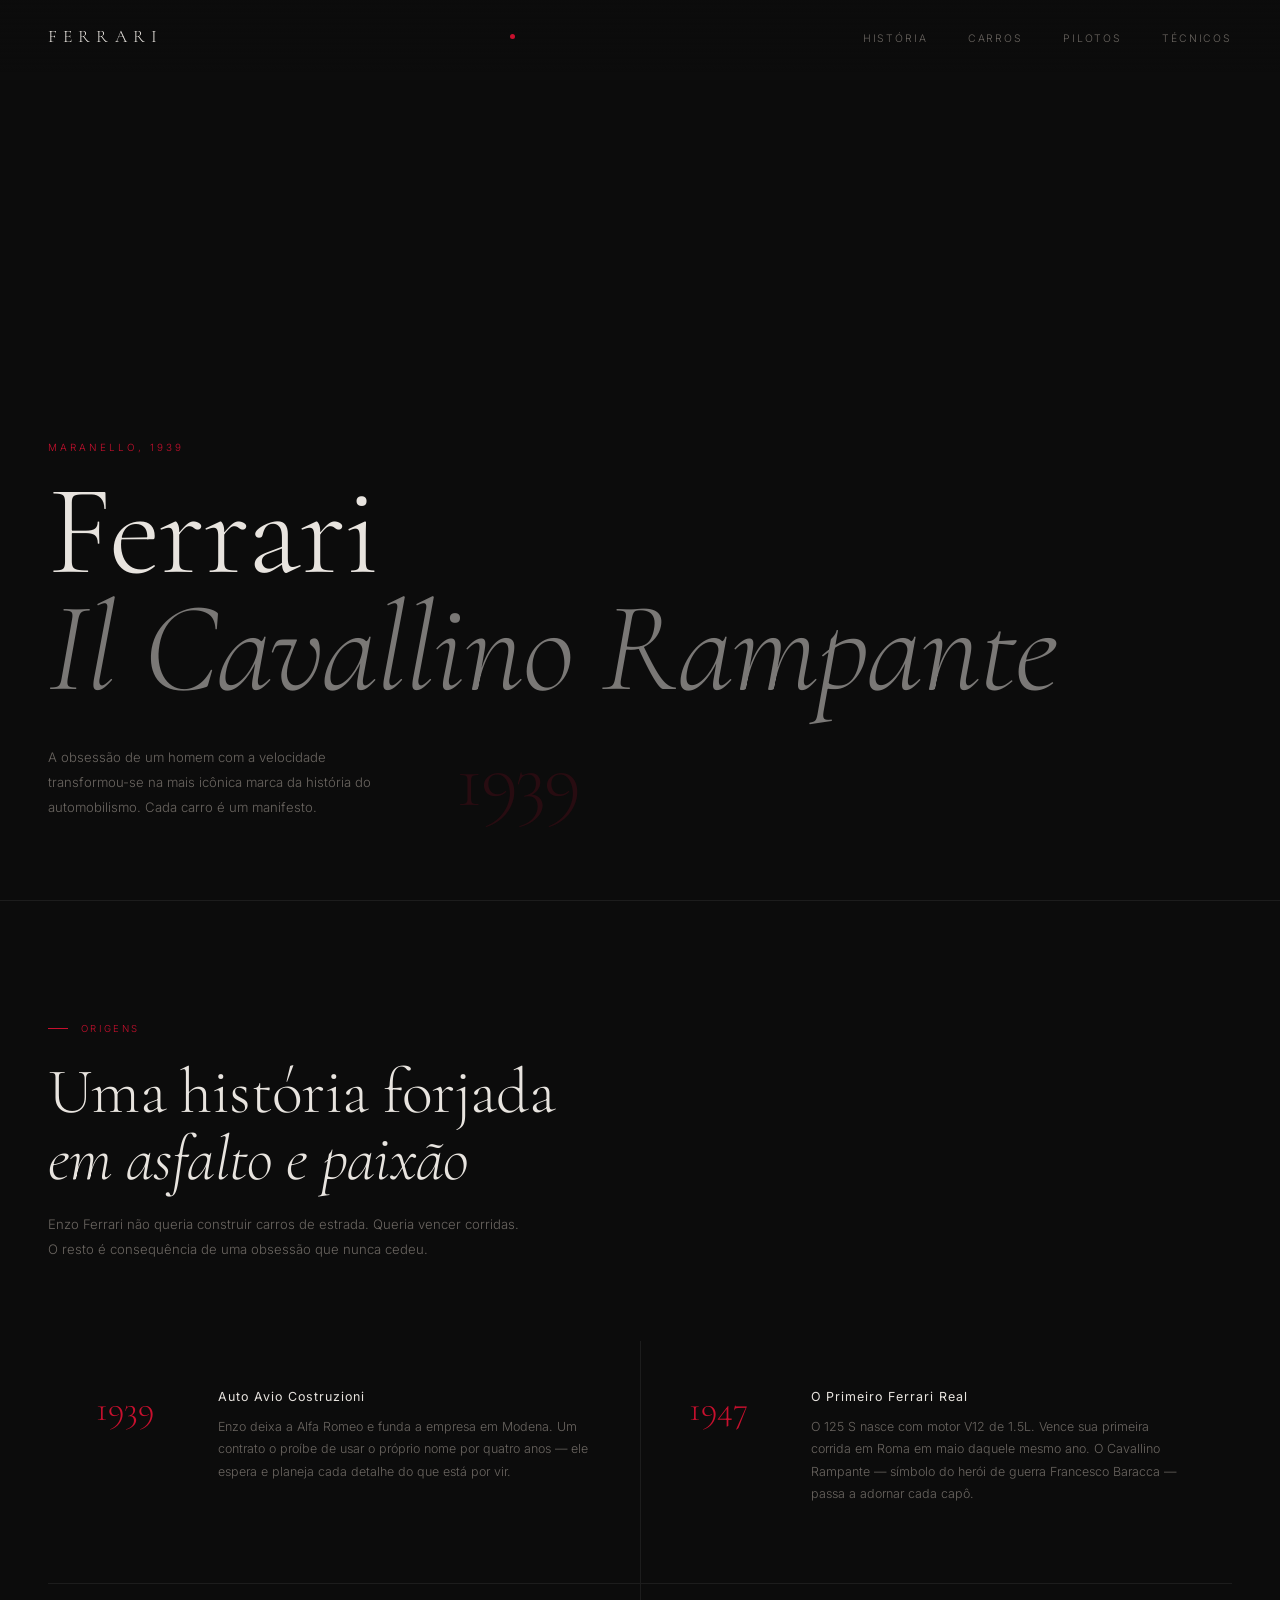
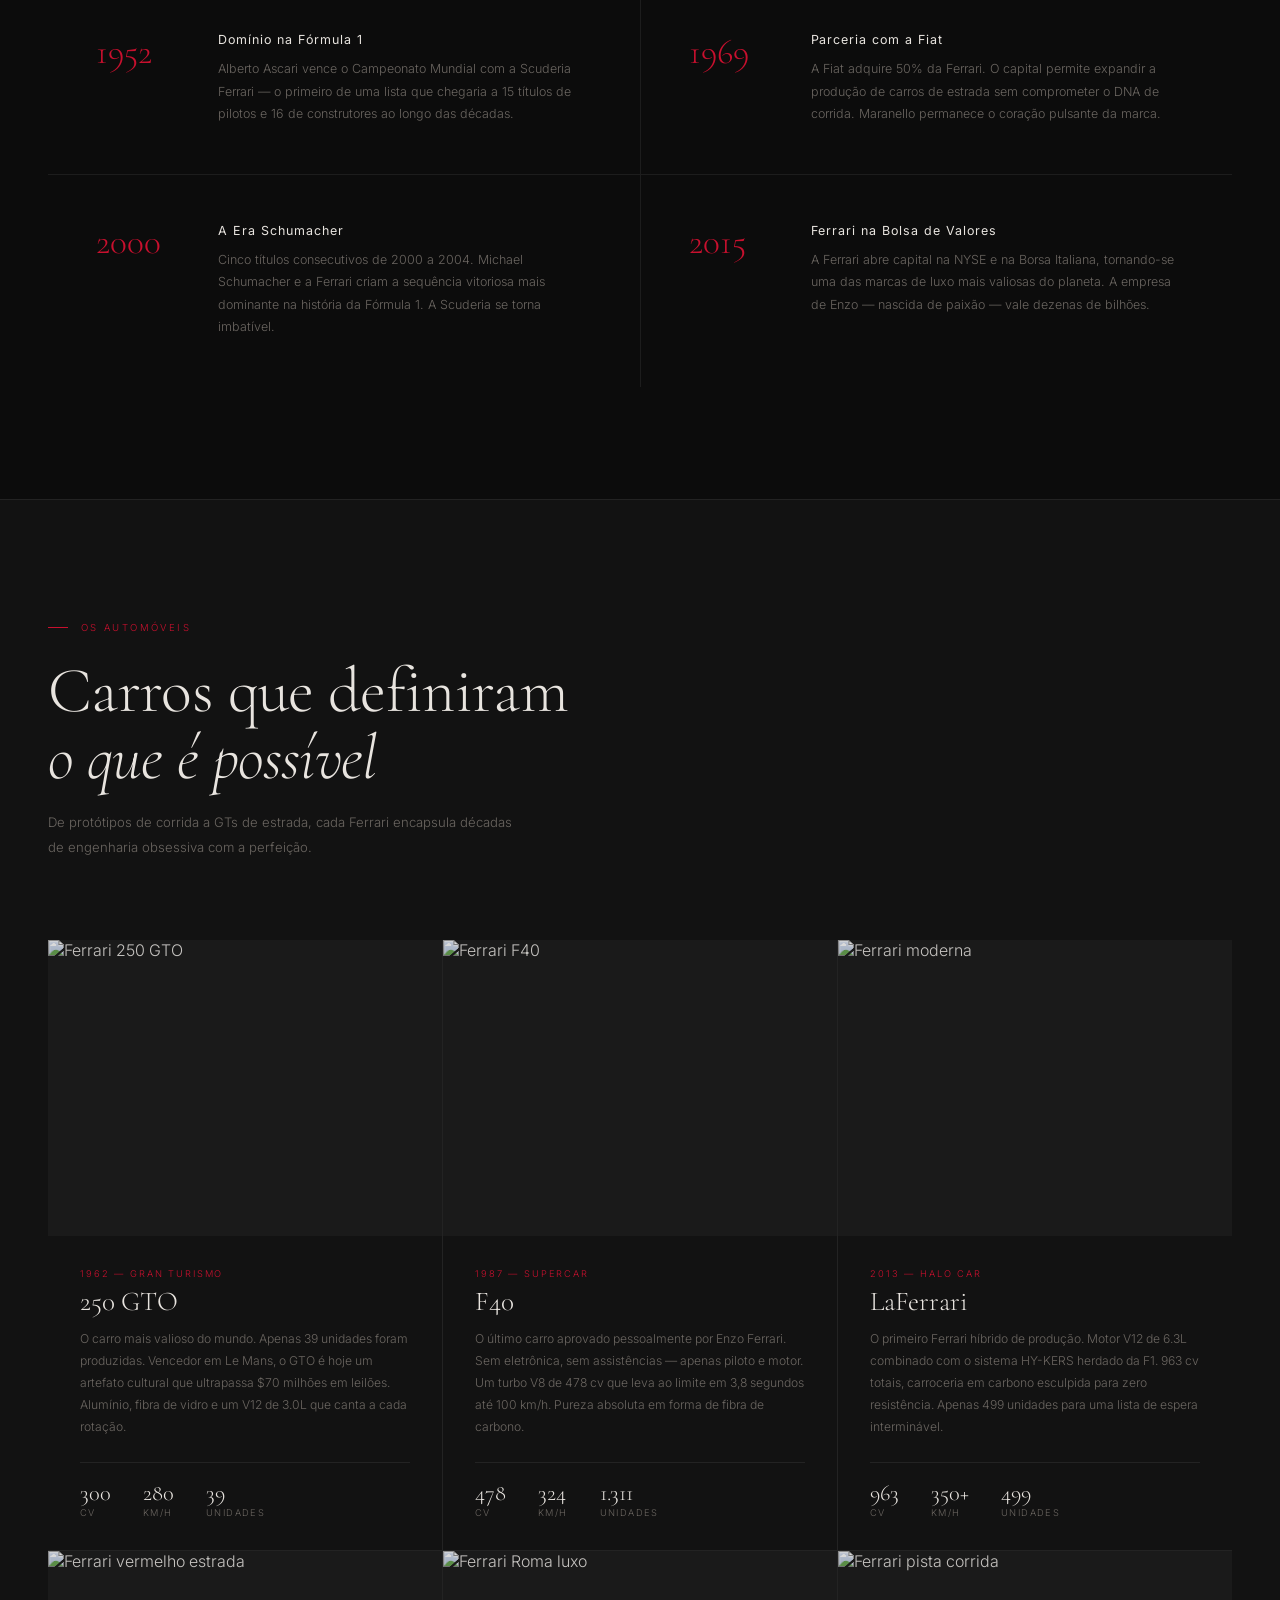
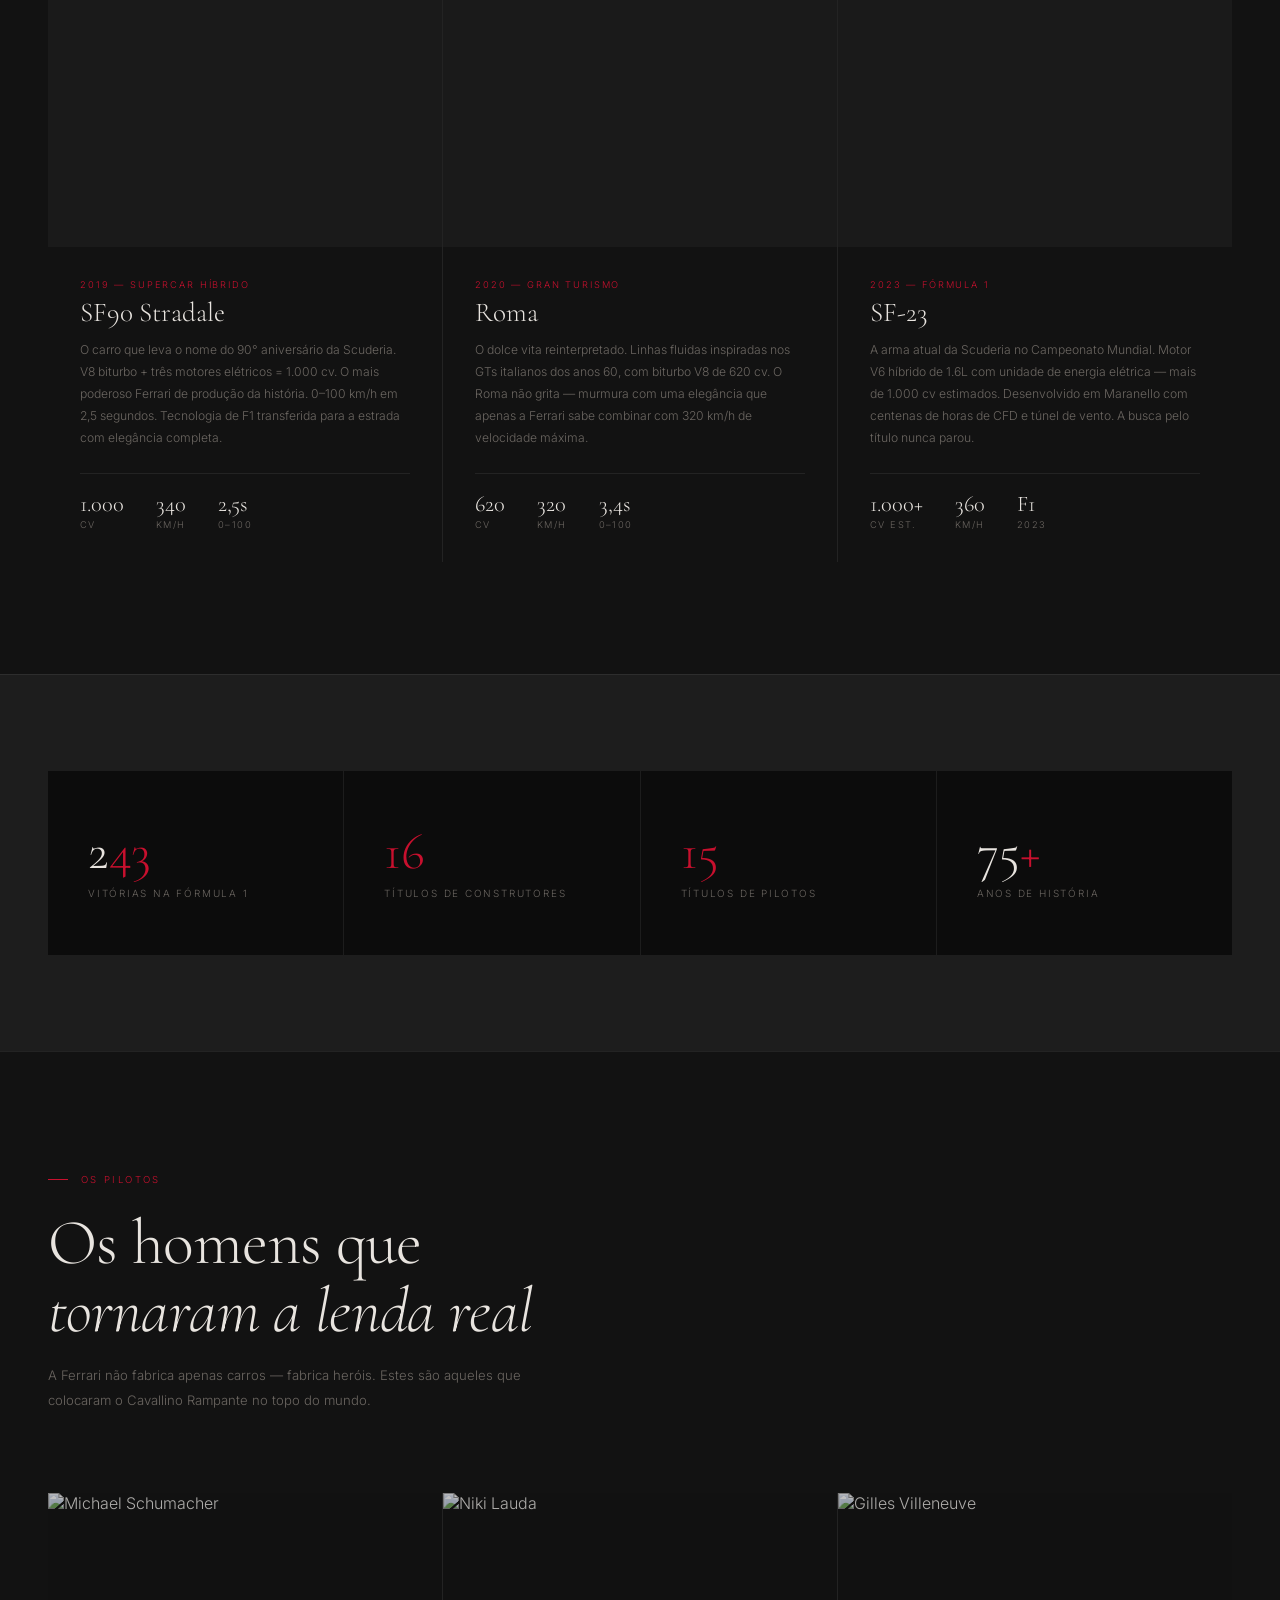
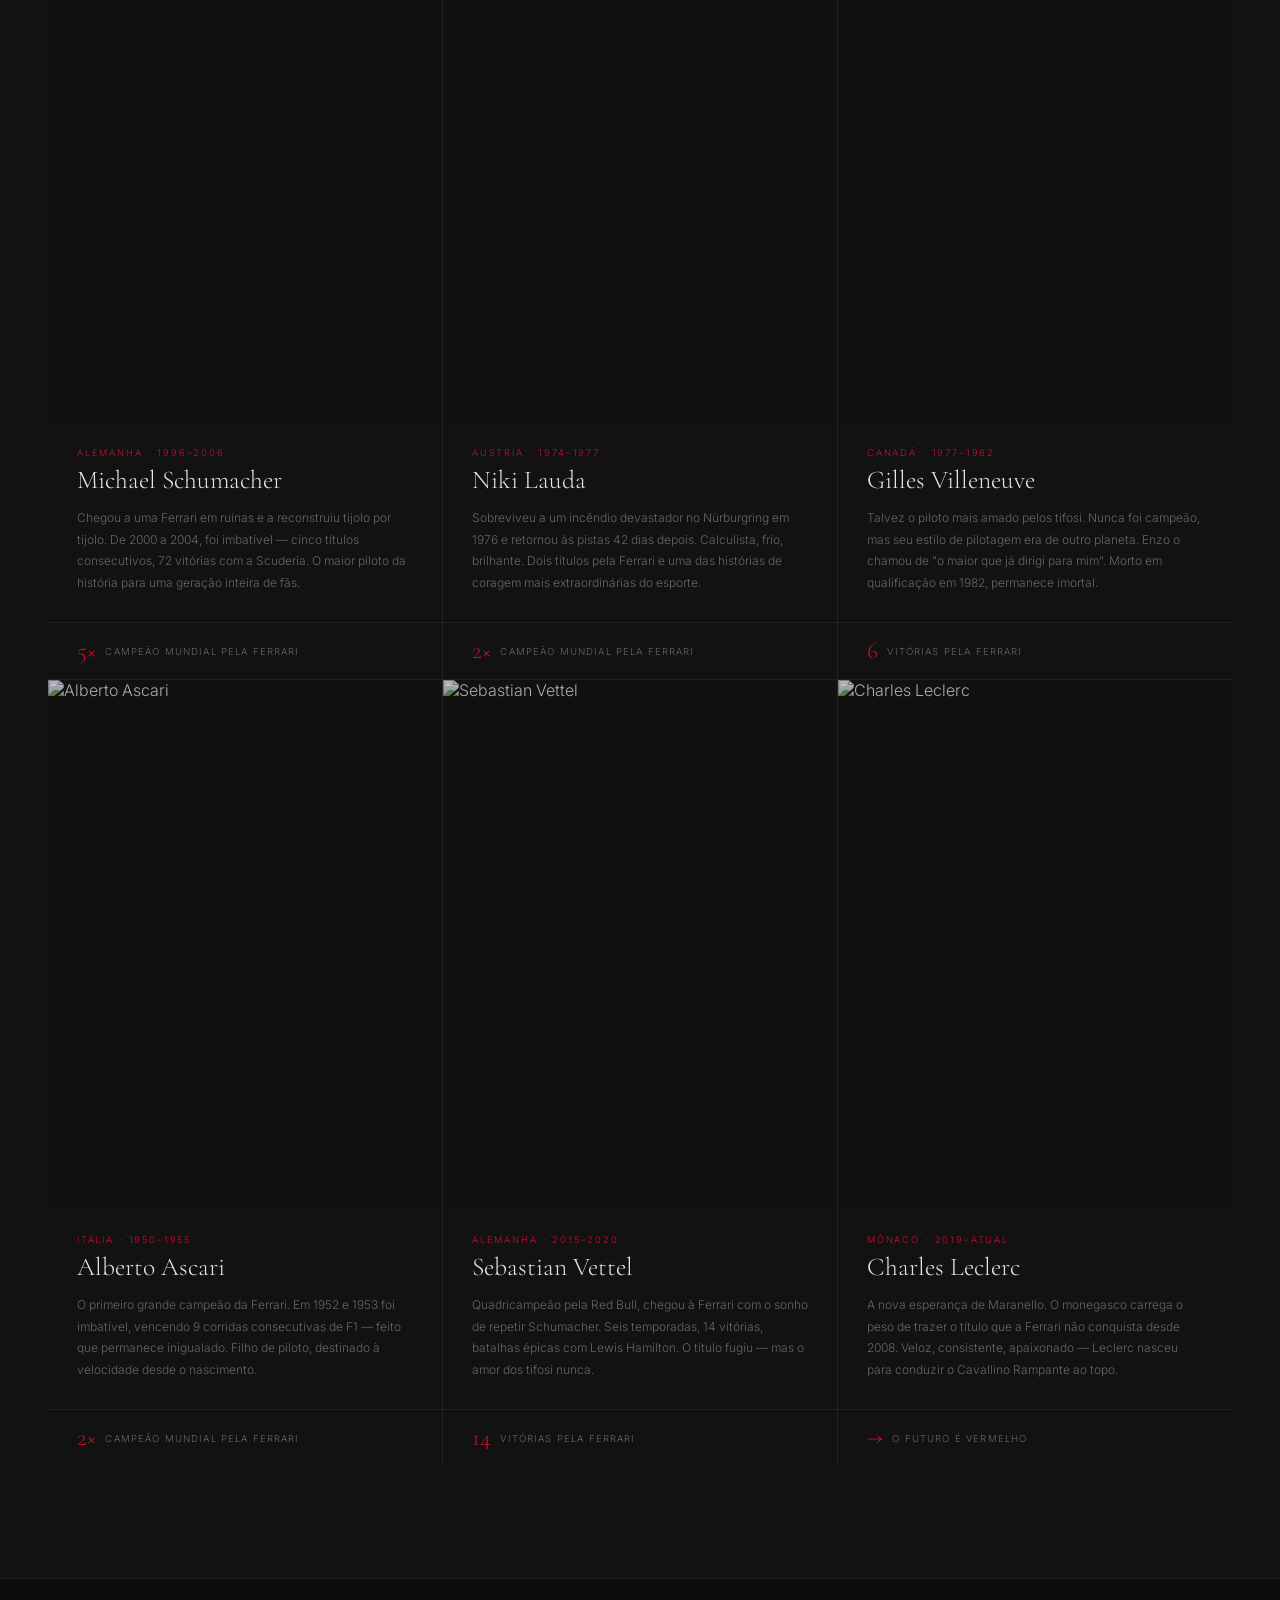
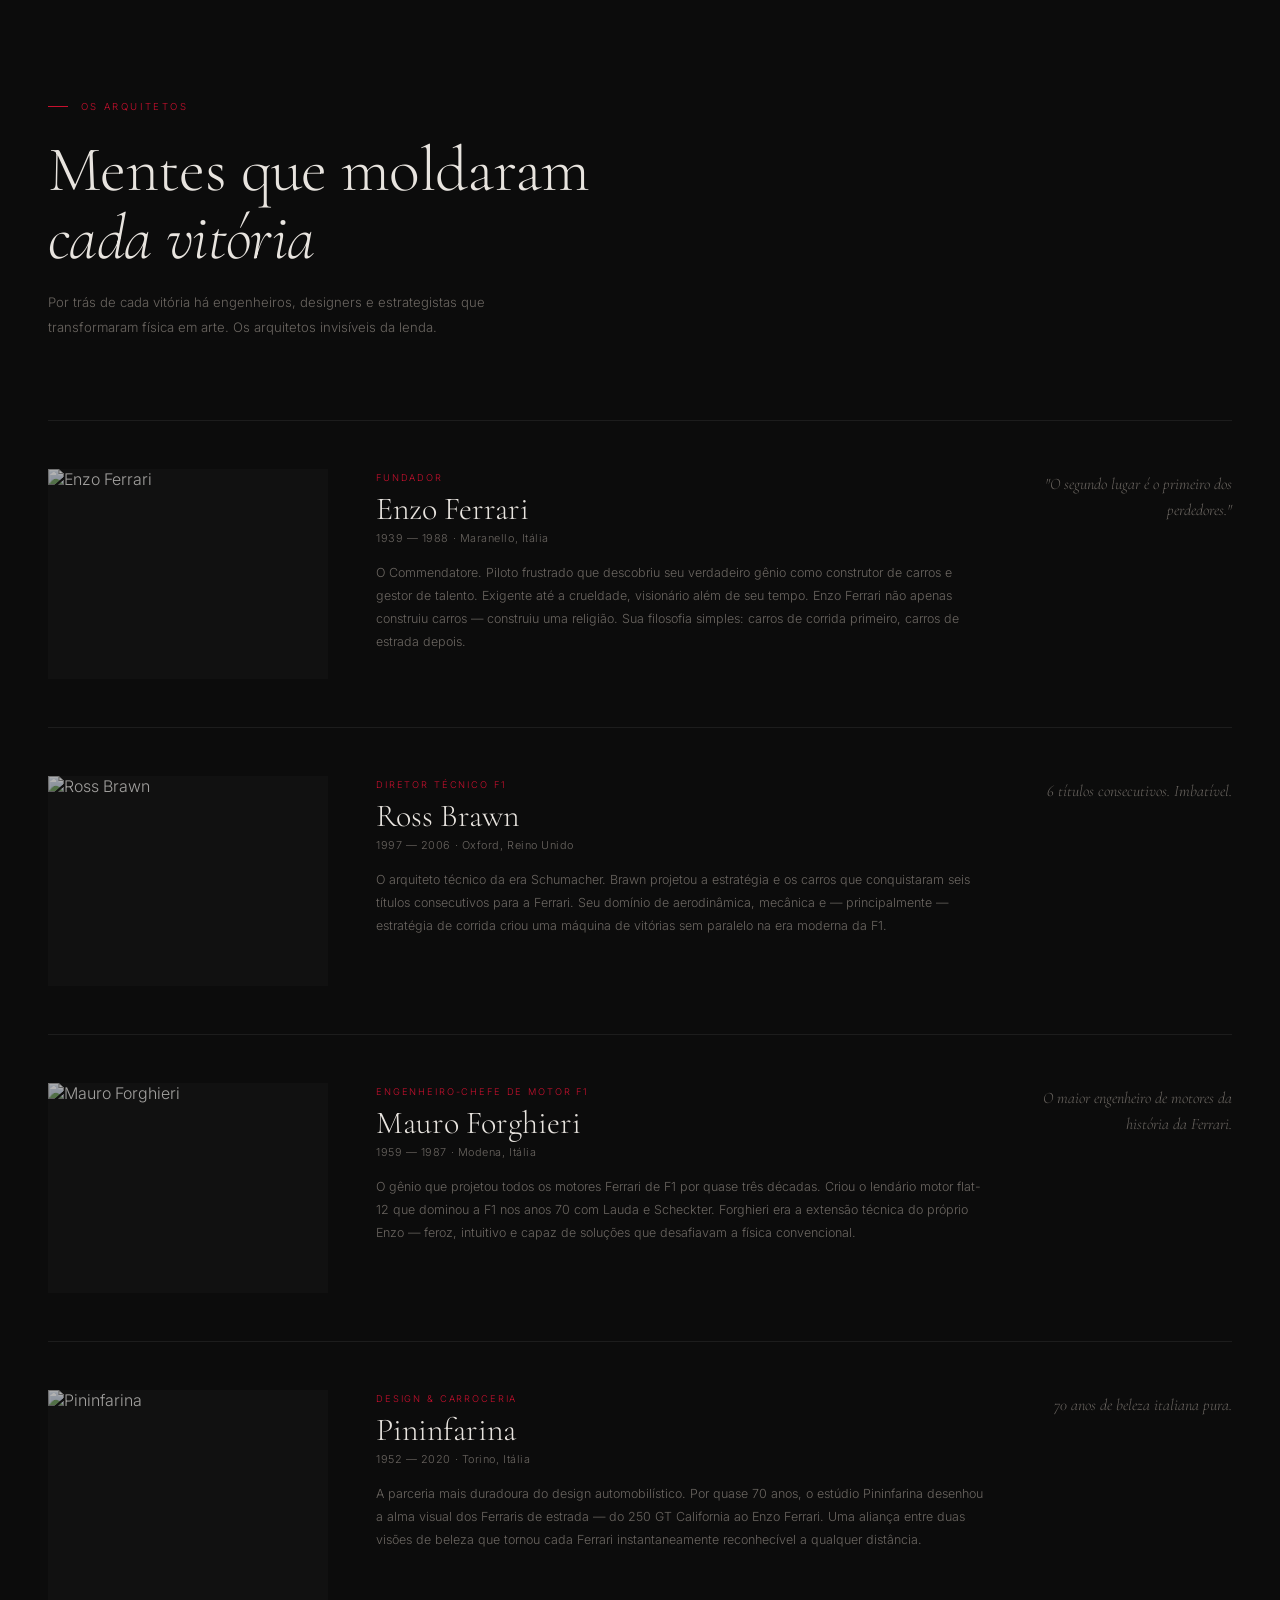
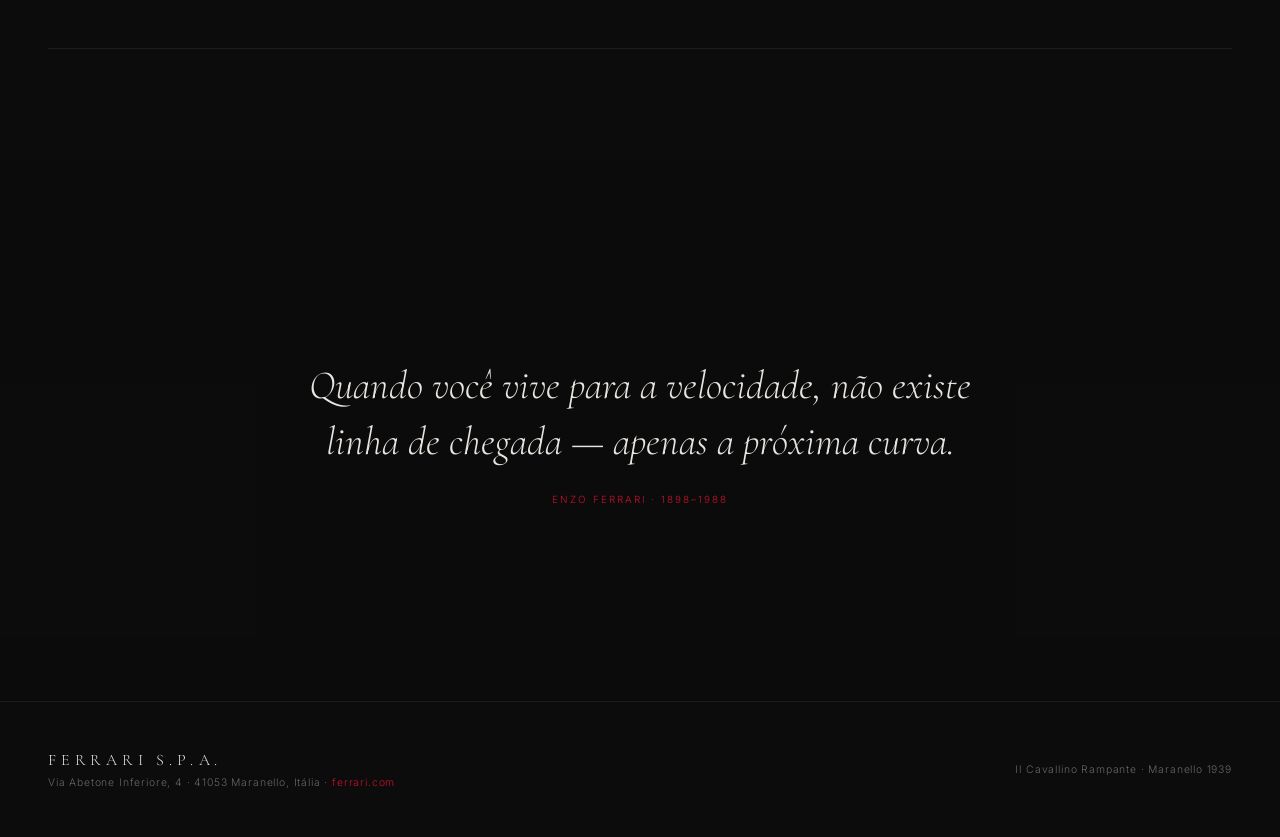
==== commit 49ec0a7e: "pagina luana" ====
--- a/p-luana/luana-ferrari.html
+++ b/p-luana/luana-ferrari.html
@@ -366,6 +366,7 @@
         <h3>Auto Avio Costruzioni</h3>
         <p>Enzo deixa a Alfa Romeo e funda a empresa em Modena. Um contrato o proíbe de usar o próprio nome por quatro anos — ele espera e planeja cada detalhe do que está por vir.</p>
       </div>
+      <br>
     </div>
     <div class="hist-item reveal">
       <div class="hist-year">1947</div>
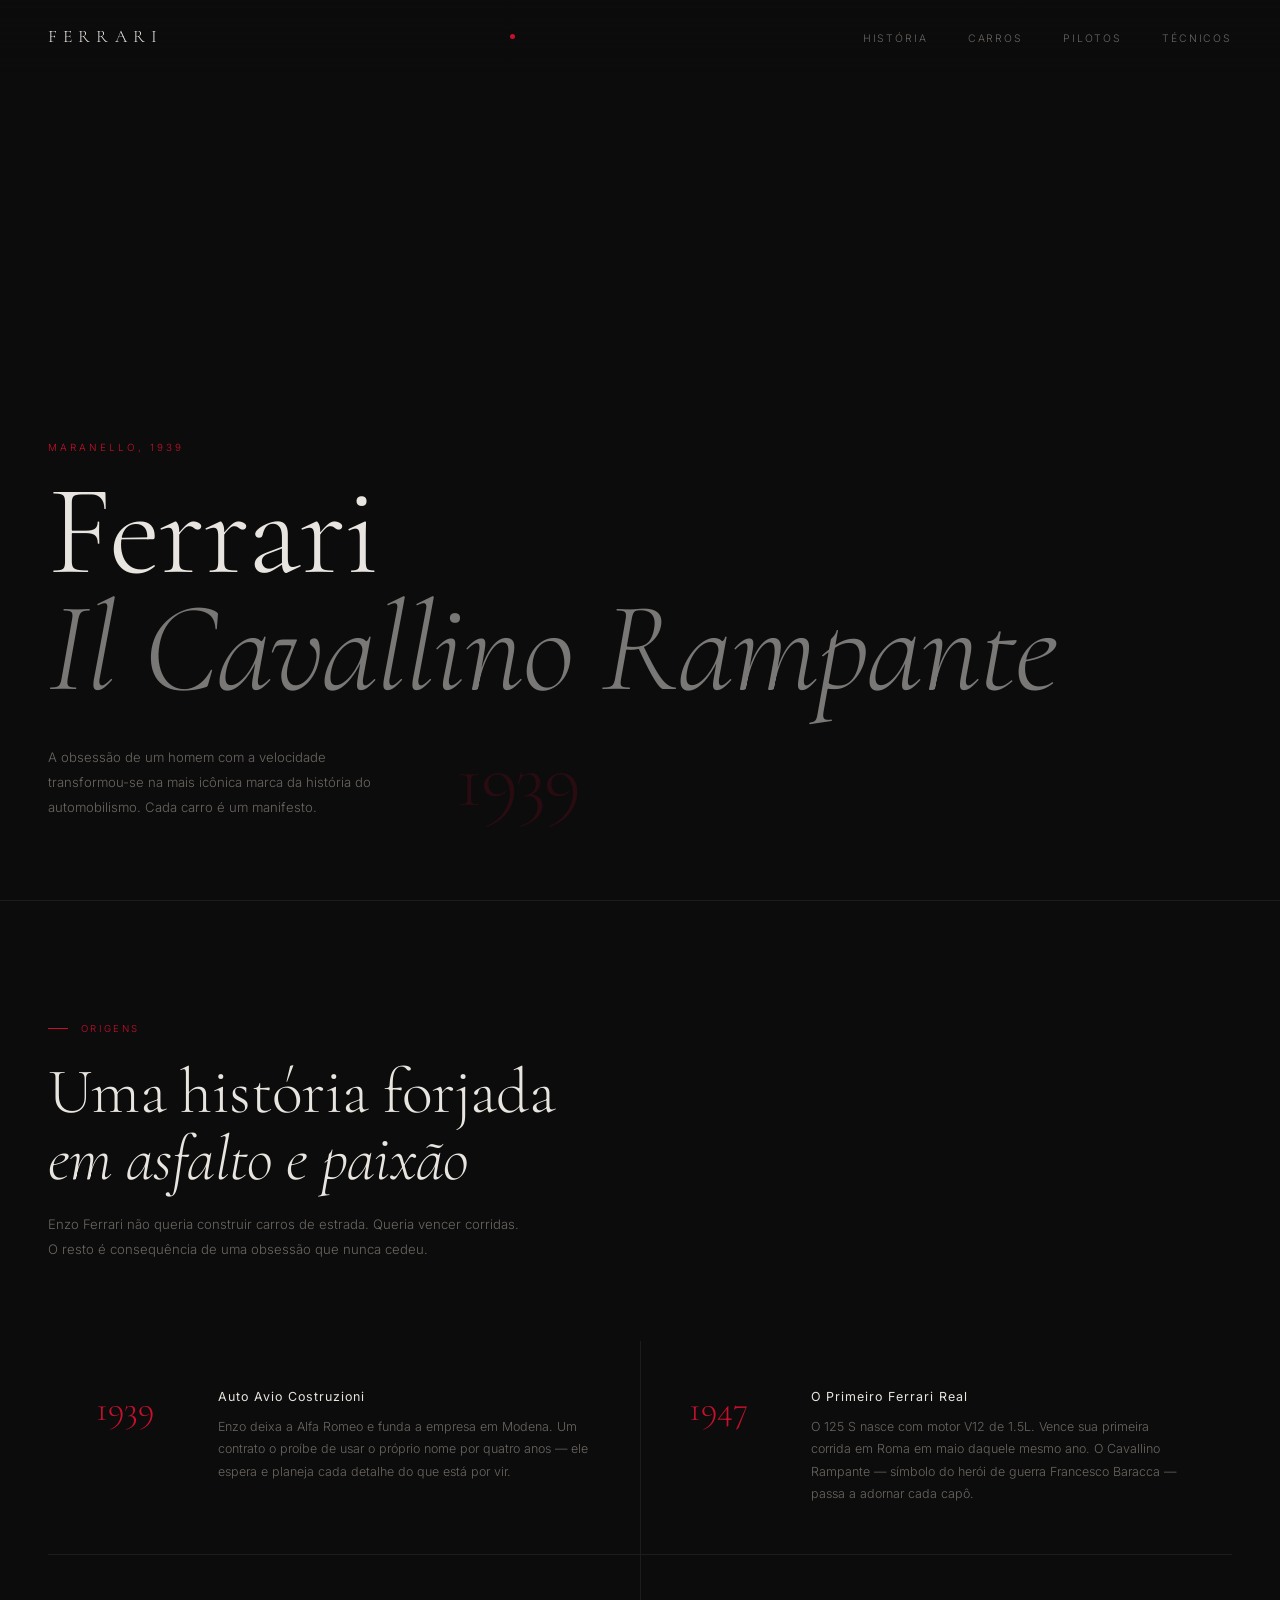
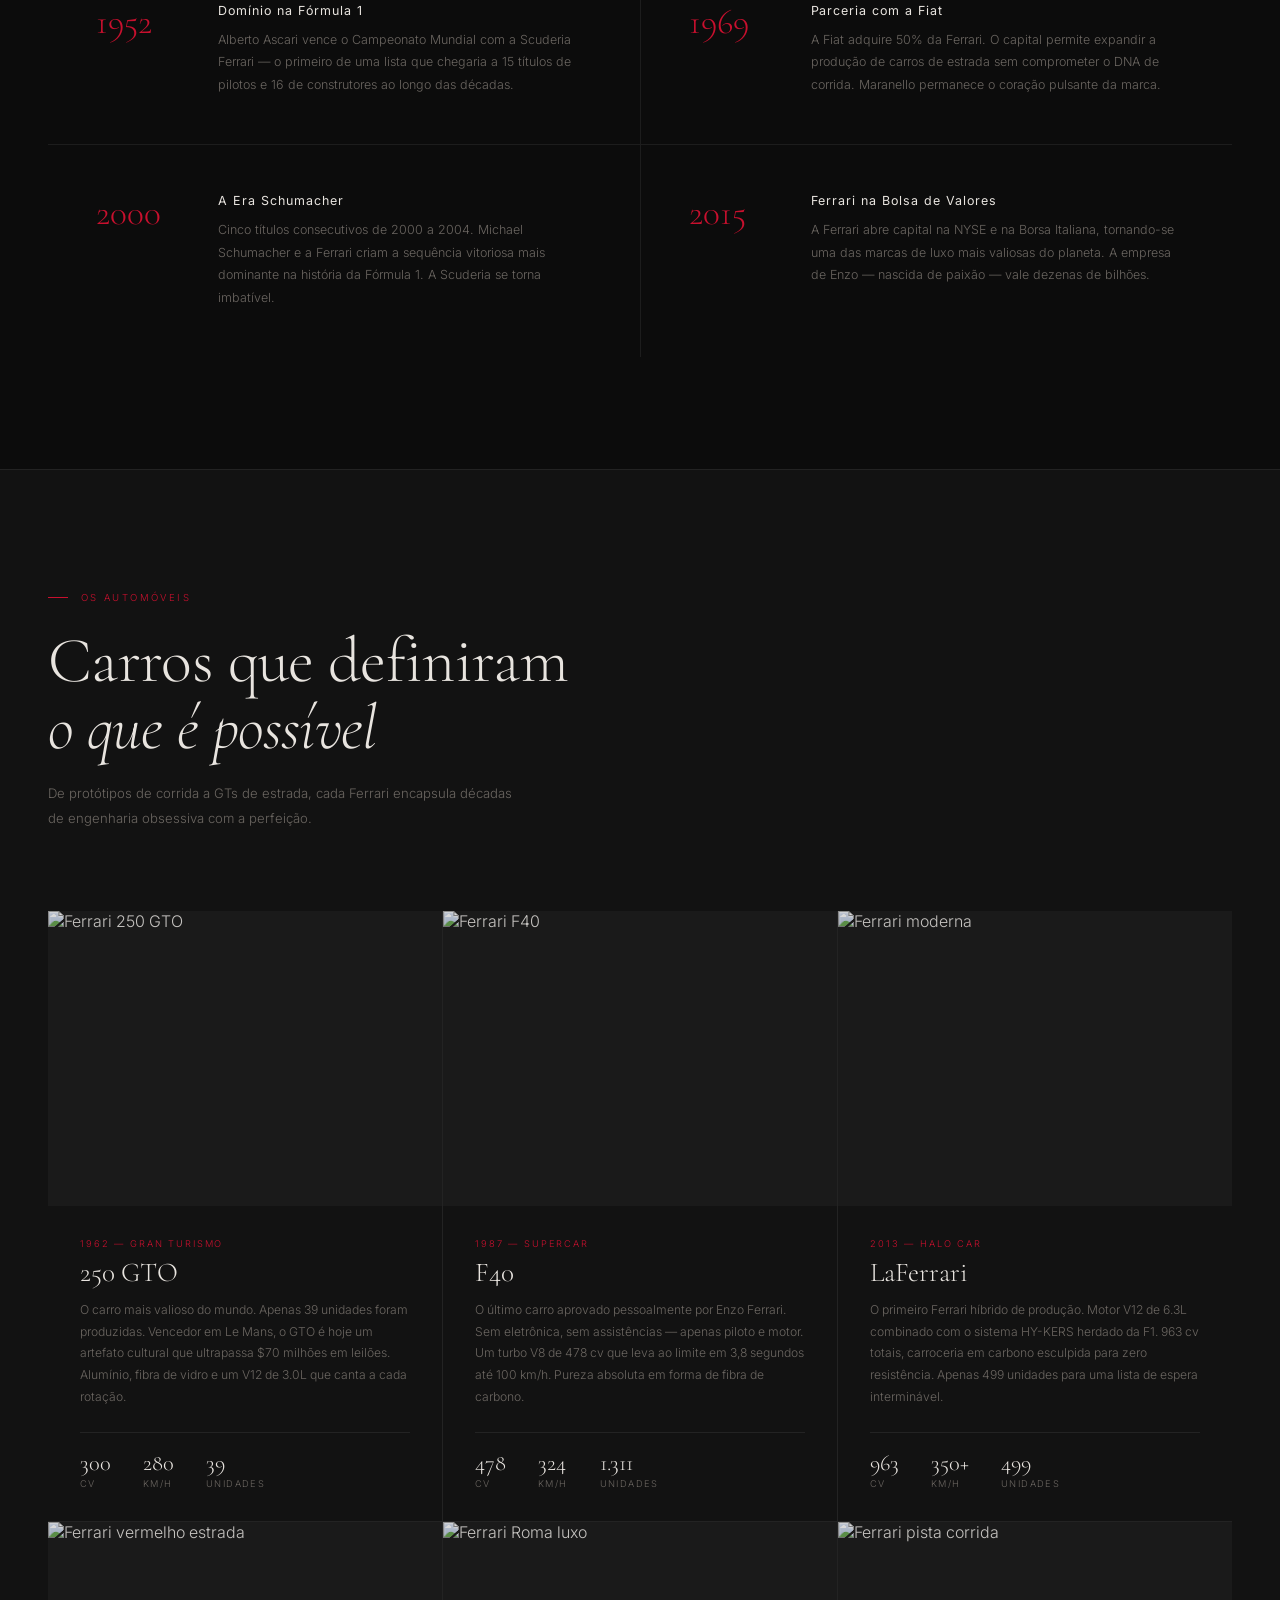
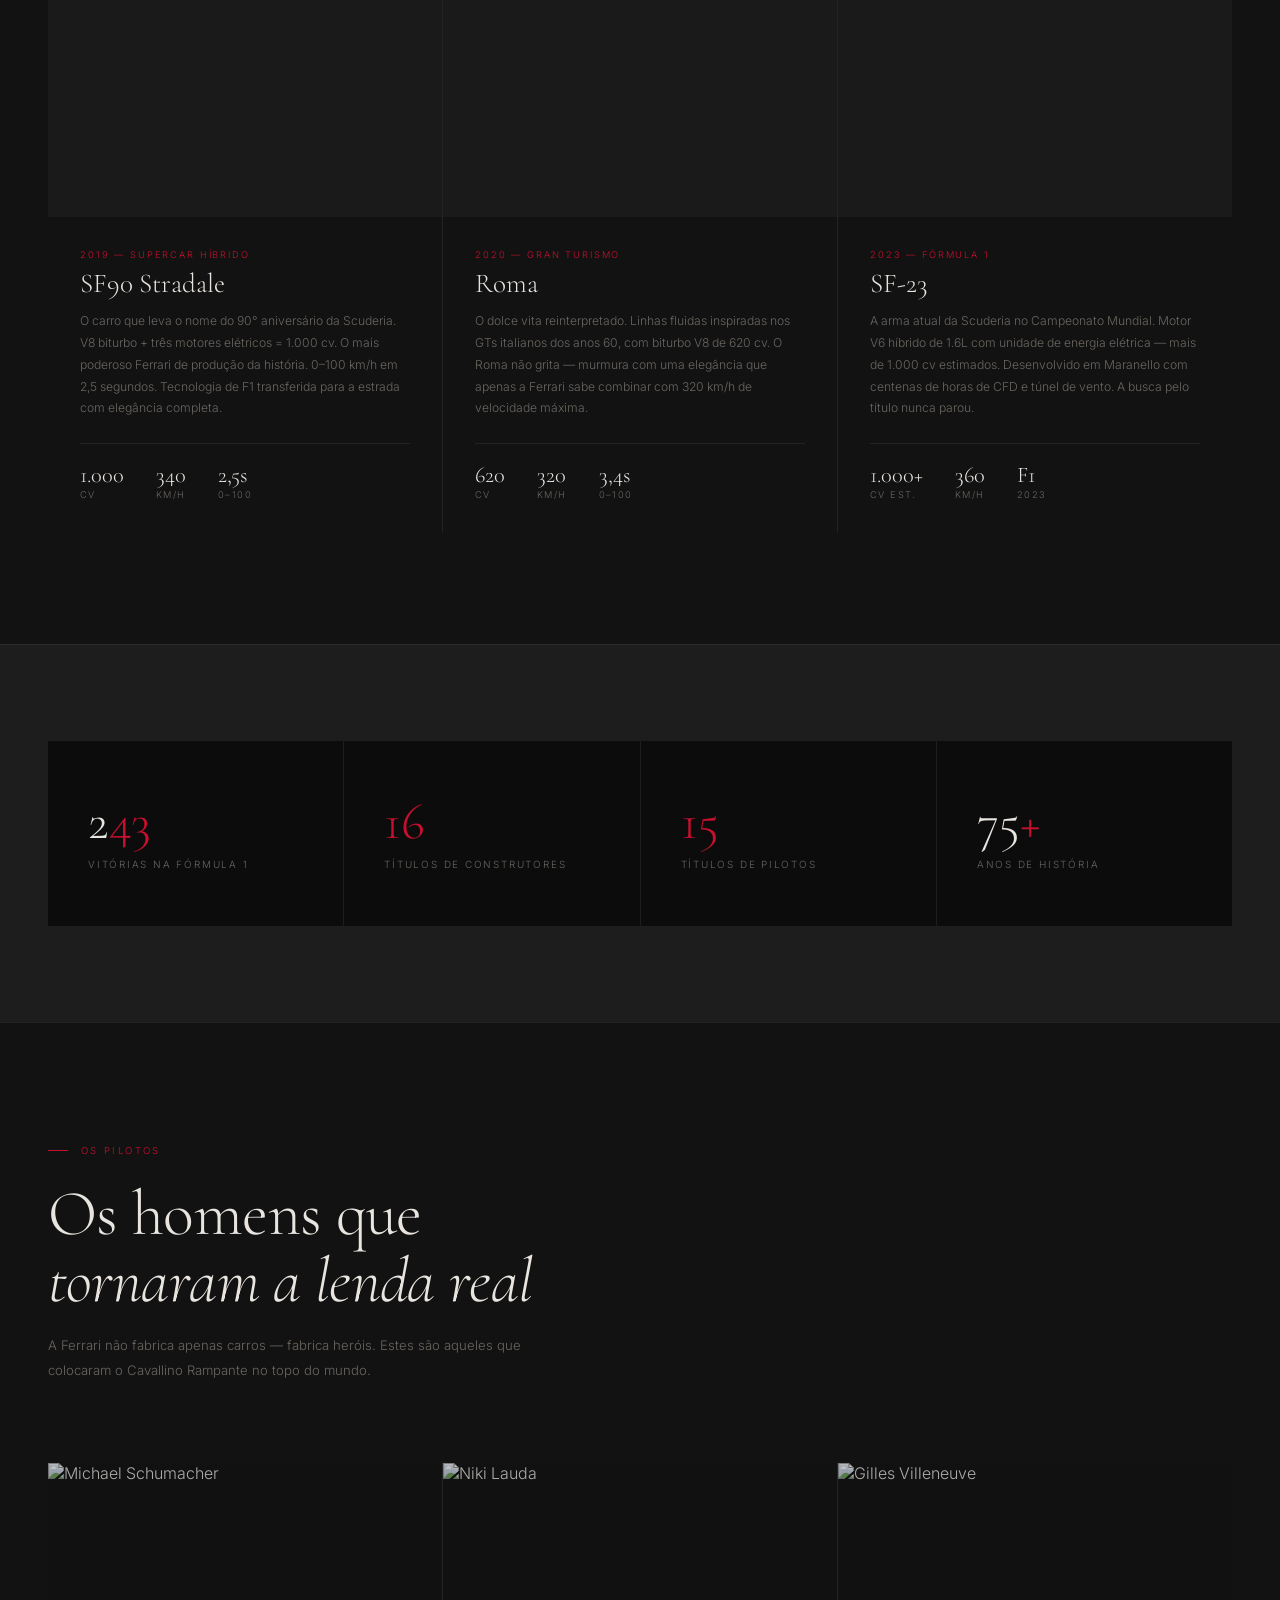
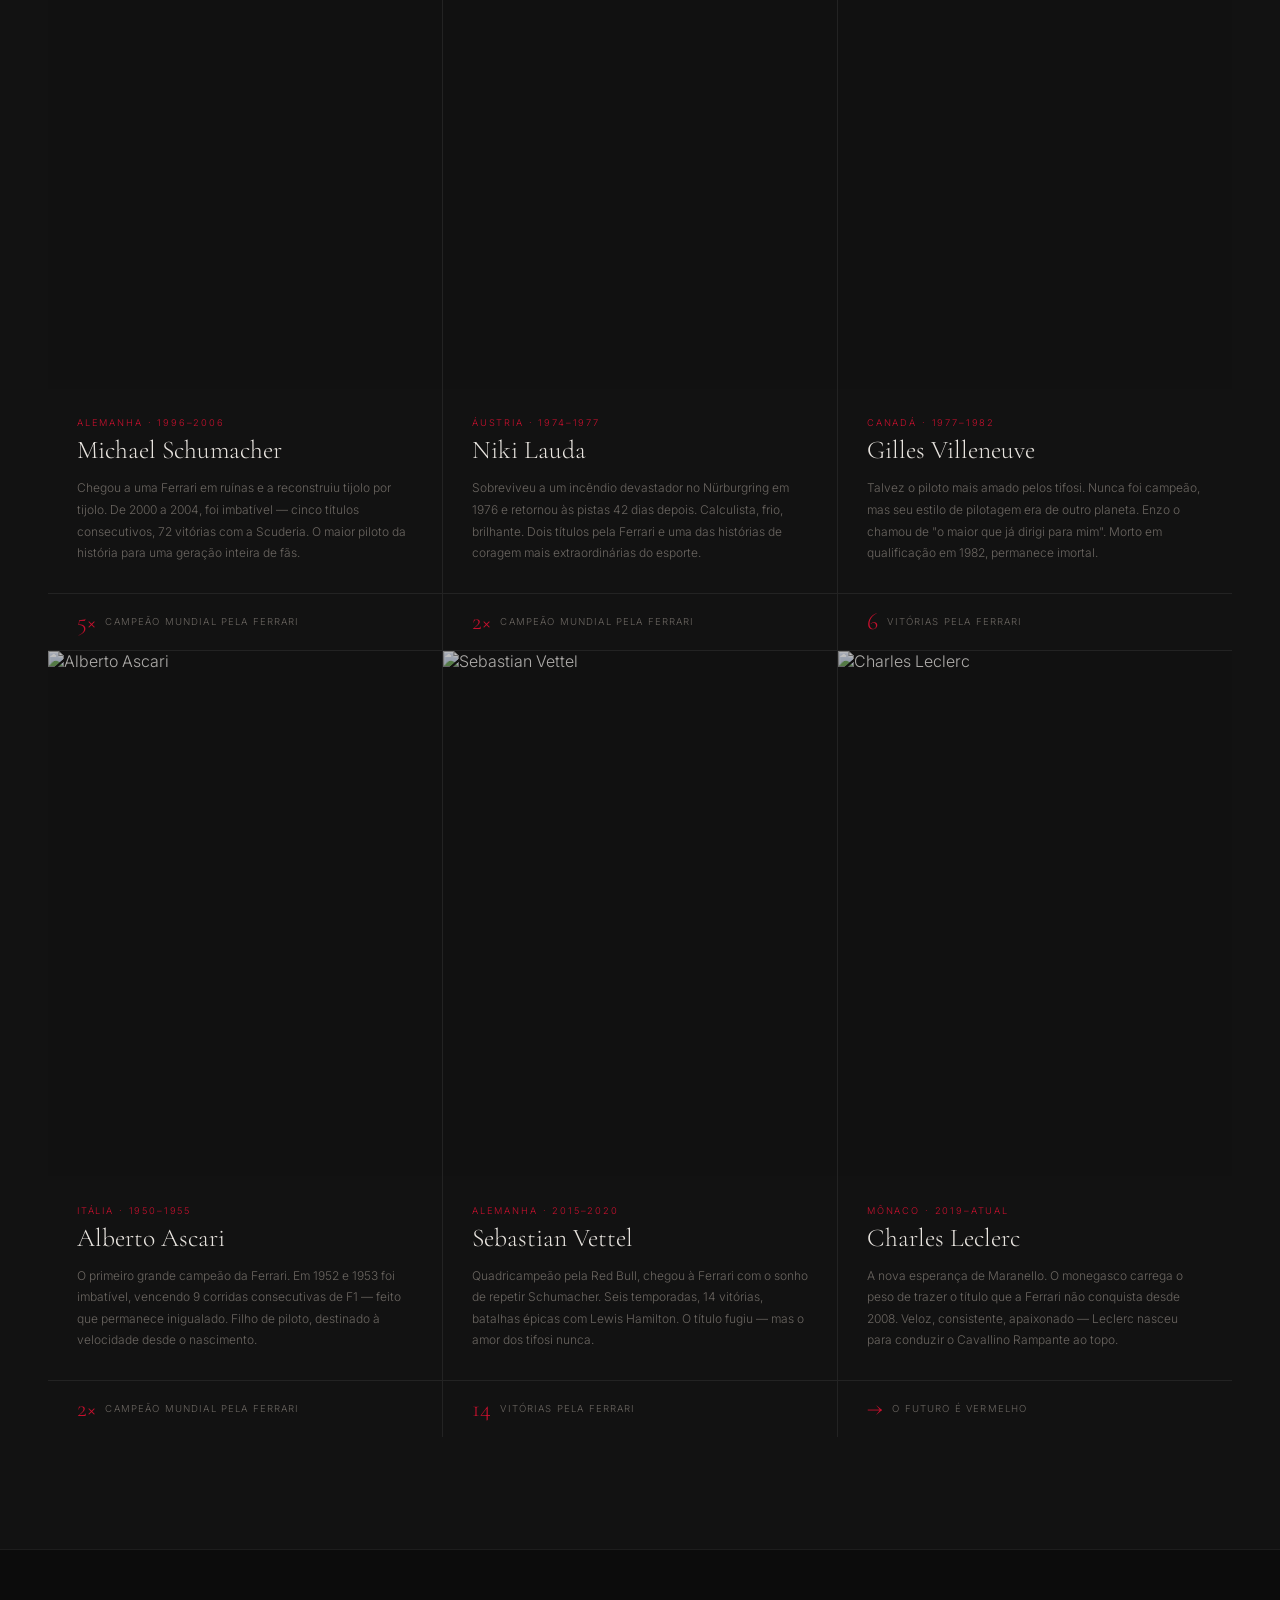
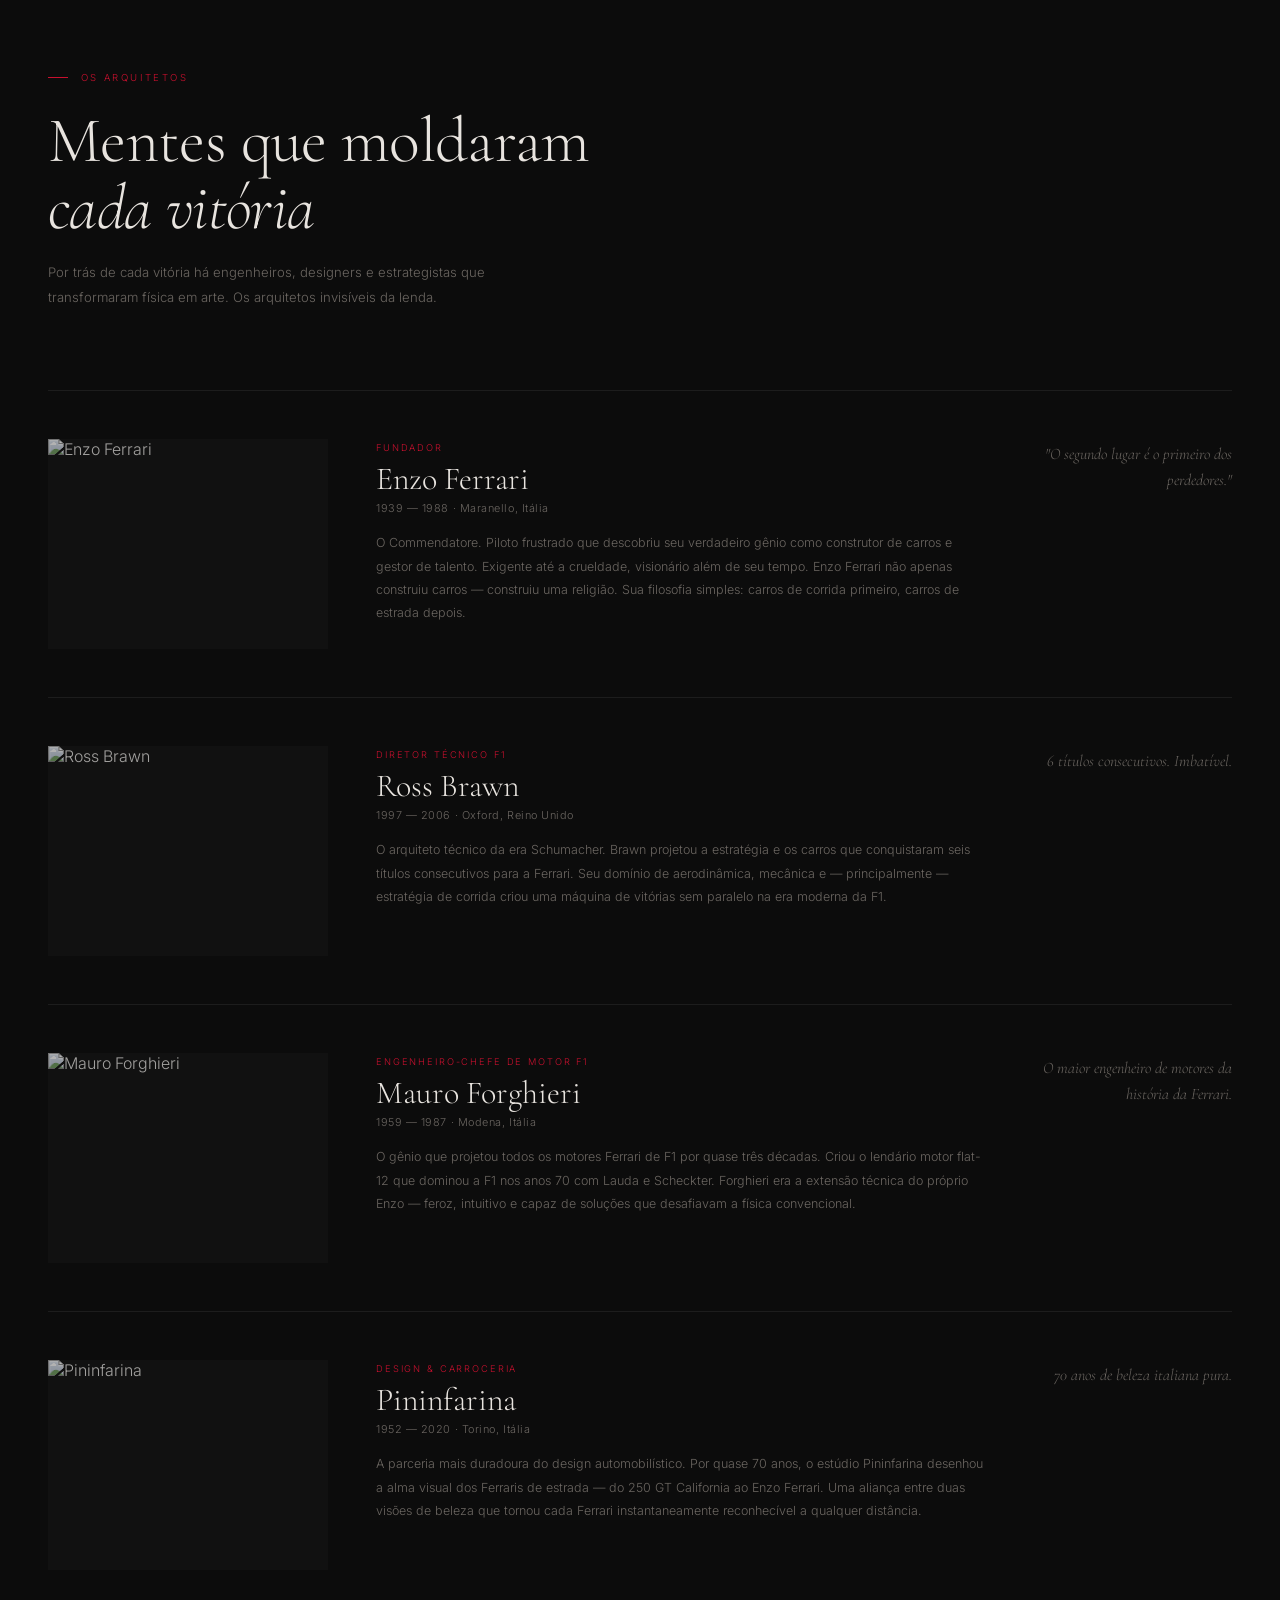
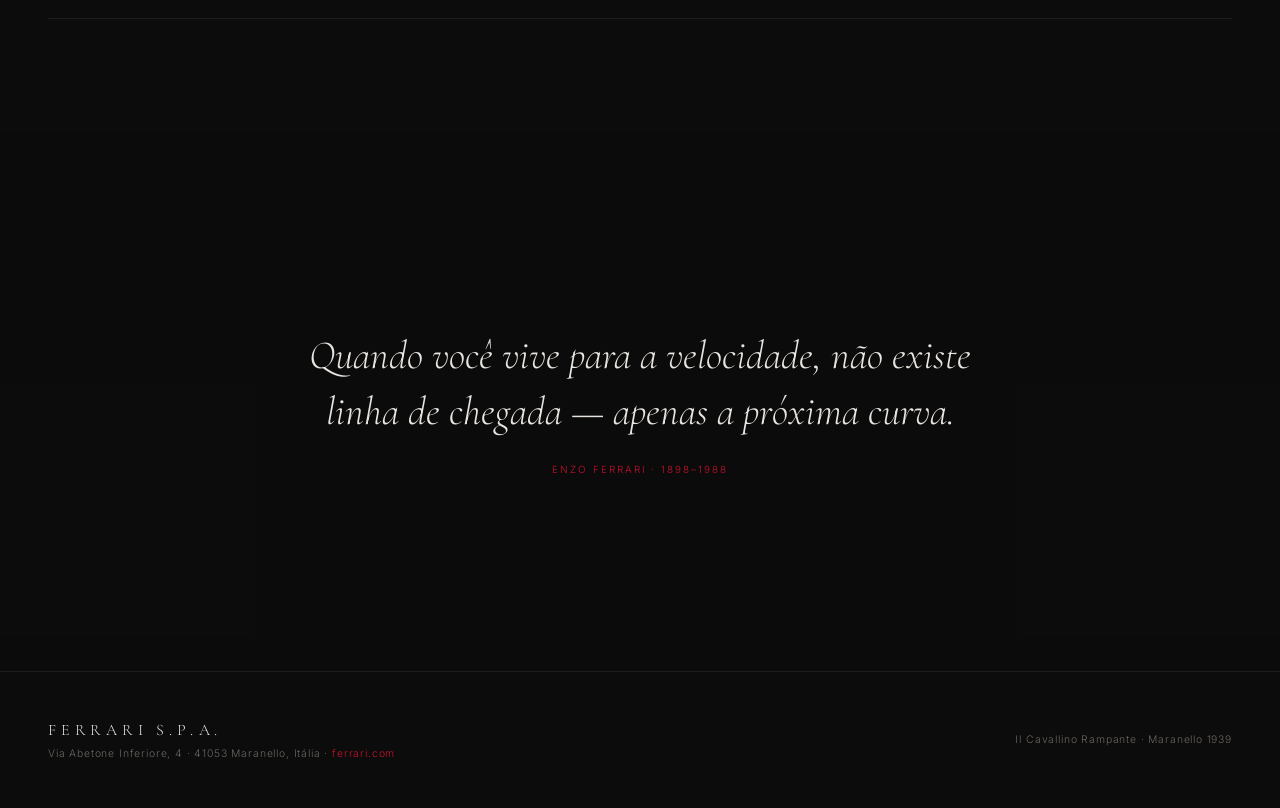
==== commit 4f1511dc: "pagina da luana" ====
--- a/p-luana/luana-ferrari.html
+++ b/p-luana/luana-ferrari.html
@@ -366,7 +366,6 @@
         <h3>Auto Avio Costruzioni</h3>
         <p>Enzo deixa a Alfa Romeo e funda a empresa em Modena. Um contrato o proíbe de usar o próprio nome por quatro anos — ele espera e planeja cada detalhe do que está por vir.</p>
       </div>
-      <br>
     </div>
     <div class="hist-item reveal">
       <div class="hist-year">1947</div>
